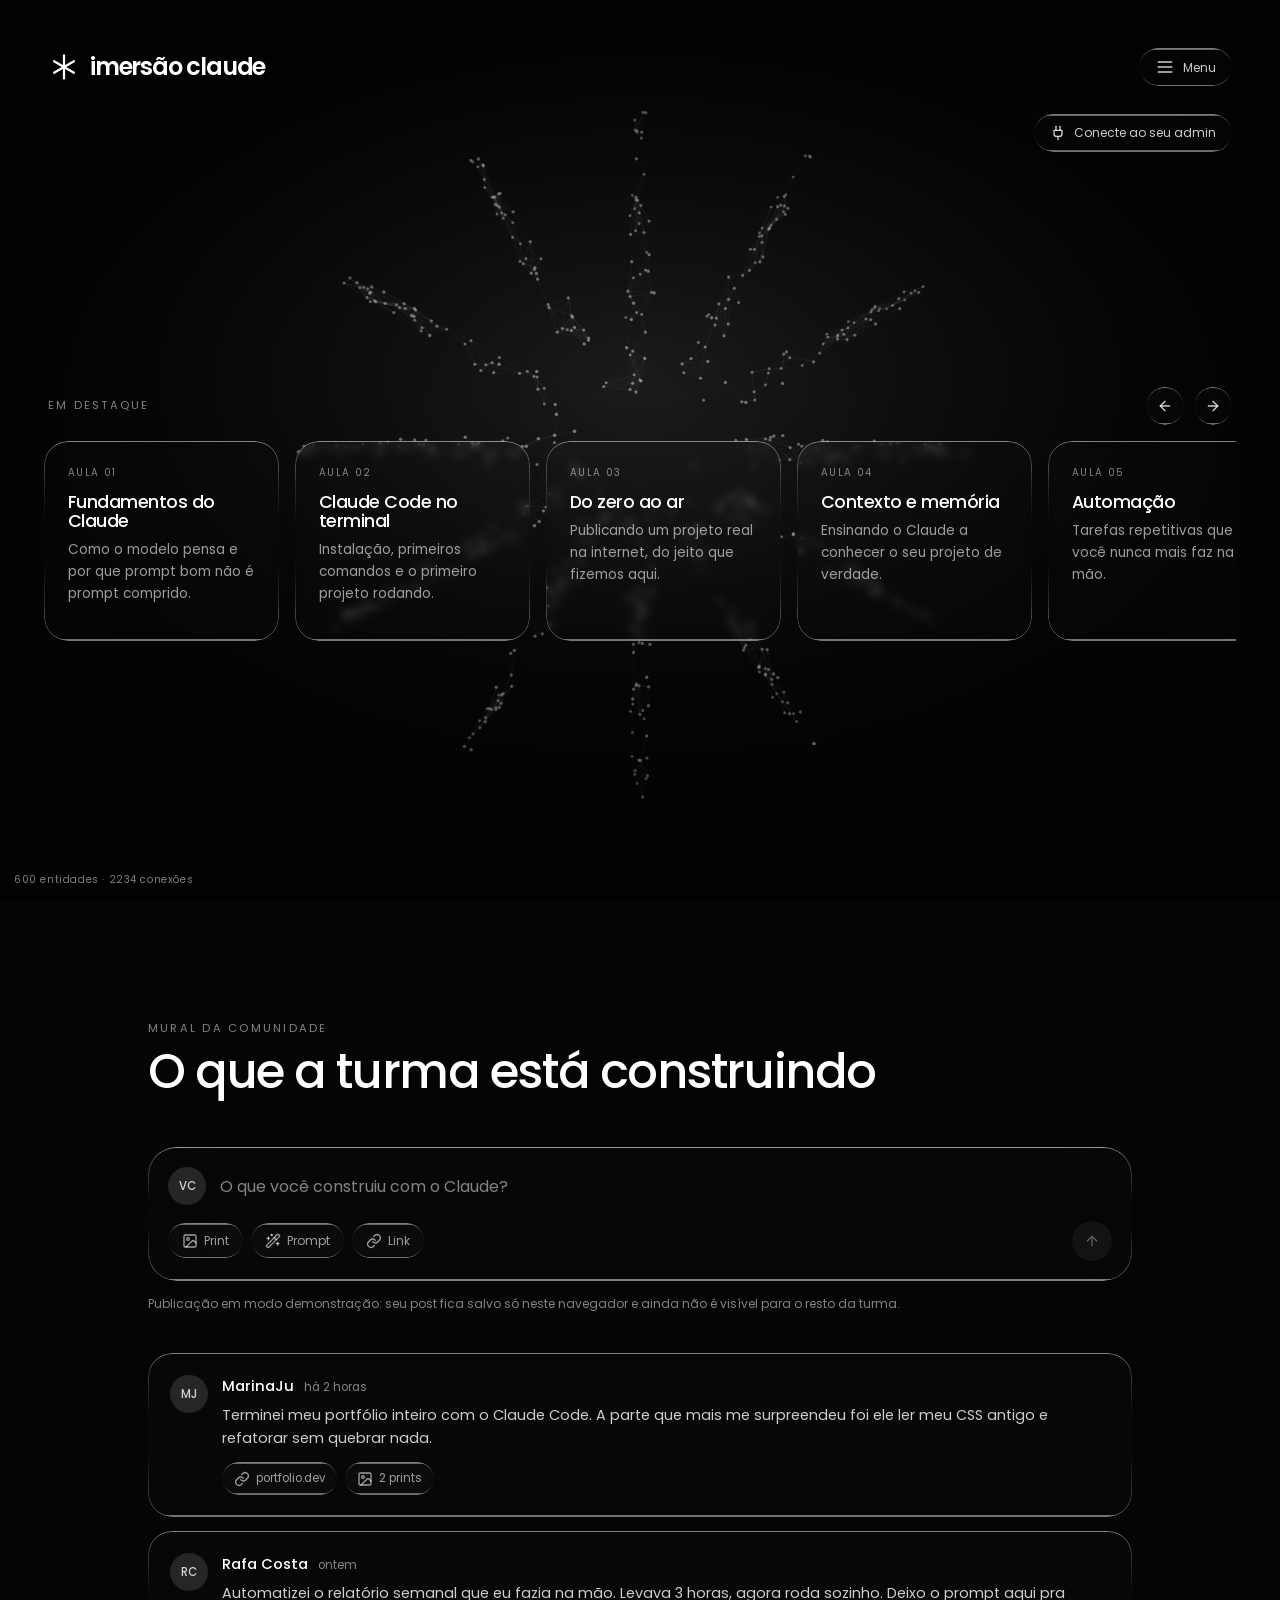
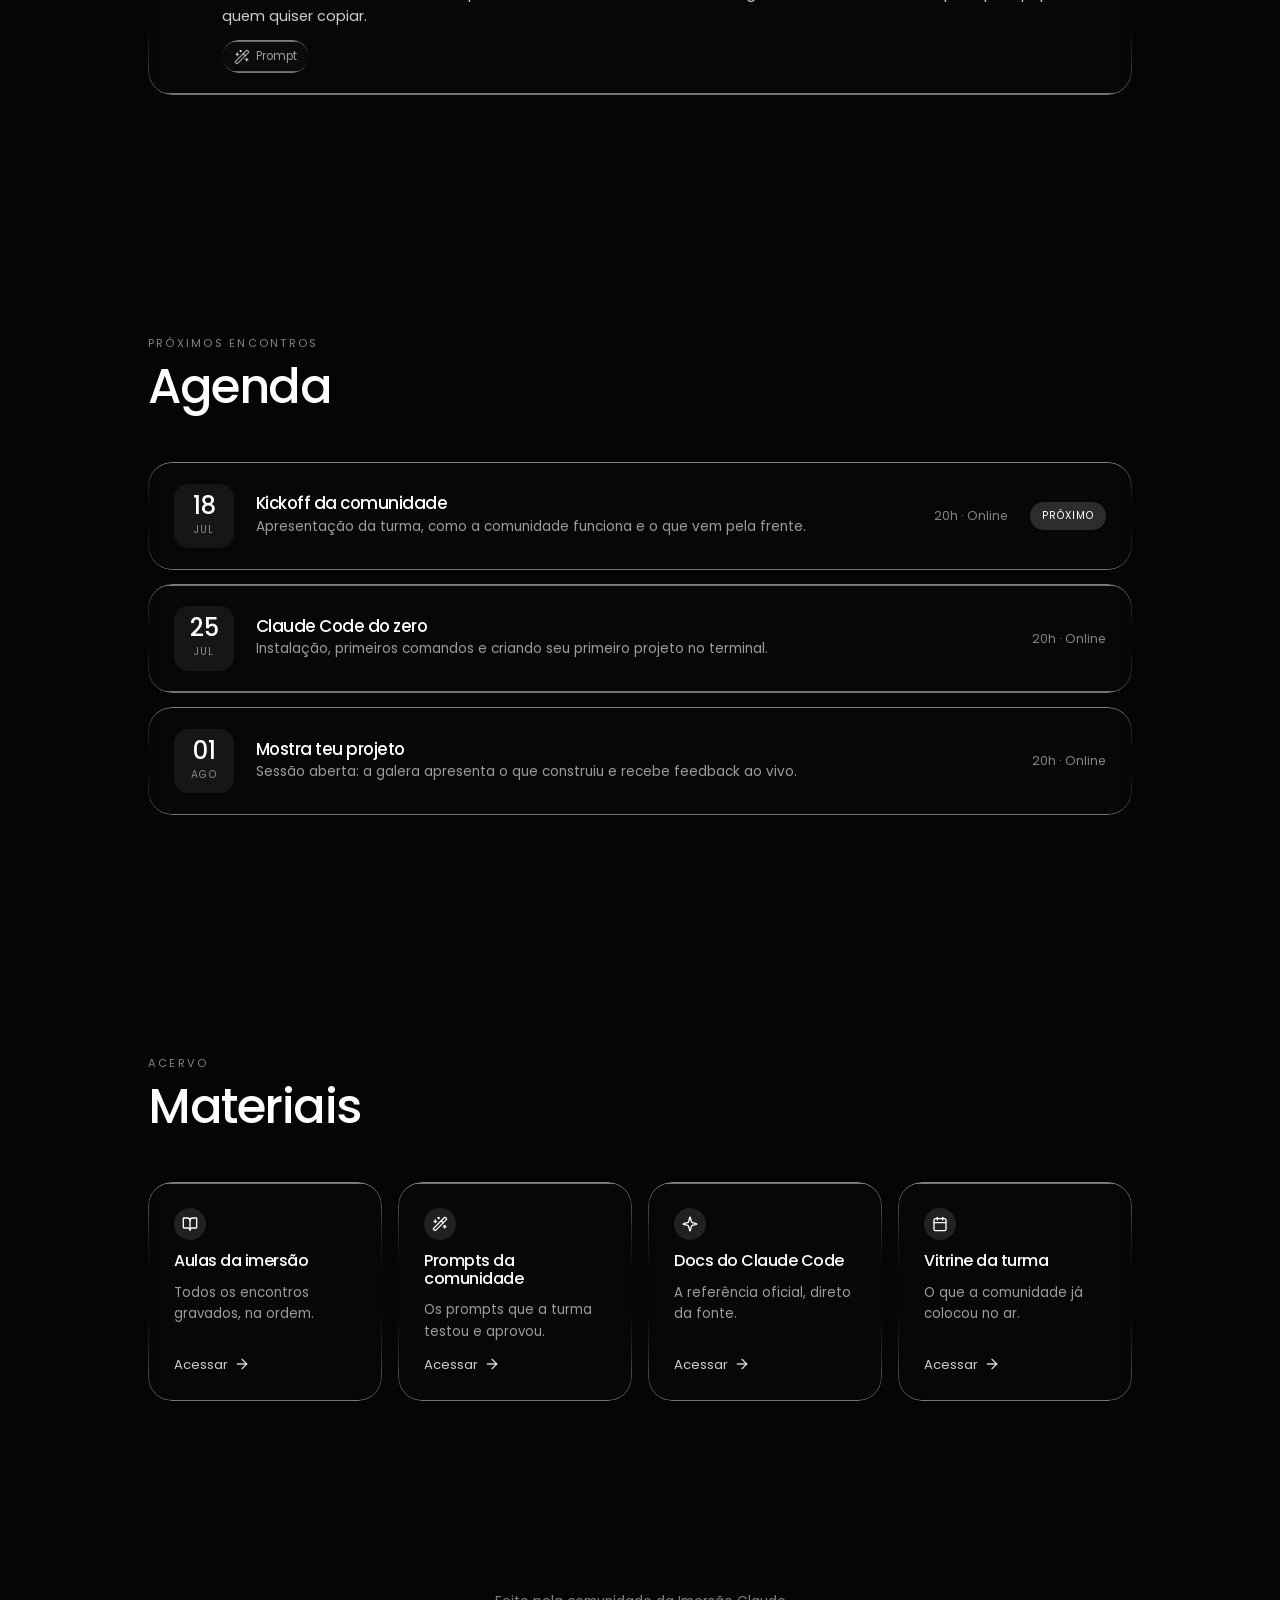
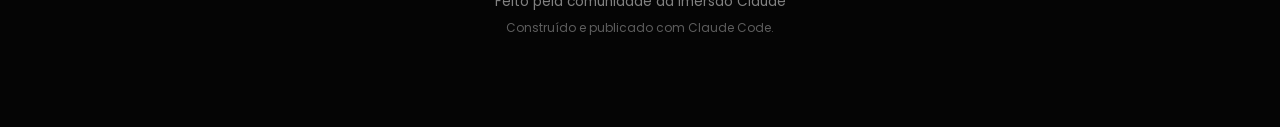
==== index.html @ 3b6340a6 "Remove o painel esquerdo do hero Sai o hero (logo, título, CTA, pílulas, citação). O painel principa" ====
<!DOCTYPE html>
<html lang="pt-BR">
<head>
<meta charset="utf-8">
<meta name="viewport" content="width=device-width, initial-scale=1">
<title>Comunidade Imersão Claude</title>
<meta name="description" content="A comunidade de quem está aprendendo a construir com Claude e Claude Code. Encontros ao vivo, materiais e projetos reais.">
<meta property="og:title" content="Comunidade Imersão Claude">
<meta property="og:description" content="A comunidade de quem está aprendendo a construir com Claude.">
<meta property="og:type" content="website">
<link rel="icon" href="logo.svg">

<link rel="preconnect" href="https://fonts.googleapis.com">
<link rel="preconnect" href="https://fonts.gstatic.com" crossorigin>
<link href="https://fonts.googleapis.com/css2?family=Poppins:ital,wght@0,300;0,400;0,500;0,600;1,400&family=Source+Serif+4:ital,opsz,wght@1,8..60,300;1,8..60,400&display=swap" rel="stylesheet">
<link rel="stylesheet" href="styles.css">
</head>
<body>

<!-- ========== FUNDO DE PARTÍCULAS (z-0) ========== -->
<canvas id="bg" class="bg-canvas"></canvas>
<div class="bg-scrim"></div>
<p id="bg-contador" class="bg-contador"></p>

<!-- ========== ÍCONES (lucide, definidos uma vez e reusados) ========== -->
<svg style="display:none" xmlns="http://www.w3.org/2000/svg">
  <symbol id="i-menu" viewBox="0 0 24 24"><line x1="4" x2="20" y1="6" y2="6"/><line x1="4" x2="20" y1="12" y2="12"/><line x1="4" x2="20" y1="18" y2="18"/></symbol>
  <symbol id="i-sparkles" viewBox="0 0 24 24"><path d="M9.9 15.5A2 2 0 0 0 8.5 14.1l-6.1-1.6a.5.5 0 0 1 0-1L8.5 9.9A2 2 0 0 0 9.9 8.5l1.6-6.1a.5.5 0 0 1 1 0l1.6 6.1a2 2 0 0 0 1.4 1.4l6.1 1.6a.5.5 0 0 1 0 1l-6.1 1.6a2 2 0 0 0-1.4 1.4l-1.6 6.1a.5.5 0 0 1-1 0z"/></symbol>
  <symbol id="i-wand" viewBox="0 0 24 24"><path d="m21.6 3.6-1.3-1.3a1.2 1.2 0 0 0-1.7 0L2.4 18.6a1.2 1.2 0 0 0 0 1.7l1.3 1.3a1.2 1.2 0 0 0 1.7 0L21.6 5.4a1.2 1.2 0 0 0 0-1.8"/><path d="m14 7 3 3"/><path d="M5 6v4"/><path d="M19 14v4"/><path d="M10 2v2"/><path d="M7 8H3"/><path d="M21 16h-4"/><path d="M11 3H9"/></symbol>
  <symbol id="i-book" viewBox="0 0 24 24"><path d="M12 7v14"/><path d="M3 18a1 1 0 0 1-1-1V4a1 1 0 0 1 1-1h5a4 4 0 0 1 4 4 4 4 0 0 1 4-4h5a1 1 0 0 1 1 1v13a1 1 0 0 1-1 1h-6a3 3 0 0 0-3 3 3 3 0 0 0-3-3z"/></symbol>
  <symbol id="i-arrow-right" viewBox="0 0 24 24"><path d="M5 12h14"/><path d="m12 5 7 7-7 7"/></symbol>
  <symbol id="i-calendar" viewBox="0 0 24 24"><path d="M8 2v4"/><path d="M16 2v4"/><rect width="18" height="18" x="3" y="4" rx="2"/><path d="M3 10h18"/></symbol>
  <symbol id="i-plug" viewBox="0 0 24 24"><path d="M12 22v-5"/><path d="M9 8V2"/><path d="M15 8V2"/><path d="M18 8v5a4 4 0 0 1-4 4h-4a4 4 0 0 1-4-4V8Z"/></symbol>
  <symbol id="i-image" viewBox="0 0 24 24"><rect width="18" height="18" x="3" y="3" rx="2"/><circle cx="9" cy="9" r="2"/><path d="m21 15-3.1-3.1a2 2 0 0 0-2.8 0L6 21"/></symbol>
  <symbol id="i-link" viewBox="0 0 24 24"><path d="M10 13a5 5 0 0 0 7.5.5l3-3a5 5 0 0 0-7-7l-1.7 1.7"/><path d="M14 11a5 5 0 0 0-7.5-.5l-3 3a5 5 0 0 0 7 7l1.7-1.7"/></symbol>
  <symbol id="i-arrow-up" viewBox="0 0 24 24"><path d="m5 12 7-7 7 7"/><path d="M12 19V5"/></symbol>
</svg>

<!-- ========== HERO: SPLIT 52 / 48 ========== -->
<div class="split">

  <!-- ---------- PAINEL ESQUERDO (52%) ---------- -->
  <!-- ---------- NAV (mantida: é o único lugar com o nome da comunidade) ---------- -->
  <nav class="nav">
    <a class="marca" href="#">
      <img src="logo.svg" alt="" width="32" height="32">
      <span>imersão claude</span>
    </a>
    <button class="pill liquid-glass btn-menu" type="button">
      <svg class="ic"><use href="#i-menu"/></svg>
      <span>Menu</span>
    </button>
  </nav>

  <!-- ---------- PAINEL PRINCIPAL (largura total) ---------- -->
  <aside class="painel-dir">

    <div class="barra-topo">
      <!-- TODO: trocar o href="#" pelo link real do admin do portfolio.
           Quando tiver o link, adicione target="_blank" rel="noopener". -->
      <a class="pill liquid-glass btn-conta" href="#">
        <svg class="ic ic-sm"><use href="#i-plug"/></svg>
        <span>Conecte ao seu admin</span>
      </a>
    </div>

    <!-- ======================================================
         CARROSSEL (estilo Netflix — arrasta pro lado)
         COMO EDITAR: copie um bloco <article class="trilho-card">
         e troque a tag, o título e a descrição.
         ====================================================== -->
    <div class="trilho-bloco">
      <div class="trilho-topo">
        <p class="rotulo">EM DESTAQUE</p>
        <div class="trilho-setas">
          <button class="seta liquid-glass" type="button" data-dir="-1" aria-label="Voltar">
            <svg class="ic ic-sm seta-esq"><use href="#i-arrow-right"/></svg>
          </button>
          <button class="seta liquid-glass" type="button" data-dir="1" aria-label="Avançar">
            <svg class="ic ic-sm"><use href="#i-arrow-right"/></svg>
          </button>
        </div>
      </div>

      <div class="trilho" id="trilho">
        <article class="trilho-card liquid-glass">
          <span class="trilho-tag">AULA 01</span>
          <h3>Fundamentos do Claude</h3>
          <p>Como o modelo pensa e por que prompt bom não é prompt comprido.</p>
        </article>

        <article class="trilho-card liquid-glass">
          <span class="trilho-tag">AULA 02</span>
          <h3>Claude Code no terminal</h3>
          <p>Instalação, primeiros comandos e o primeiro projeto rodando.</p>
        </article>

        <article class="trilho-card liquid-glass">
          <span class="trilho-tag">AULA 03</span>
          <h3>Do zero ao ar</h3>
          <p>Publicando um projeto real na internet, do jeito que fizemos aqui.</p>
        </article>

        <article class="trilho-card liquid-glass">
          <span class="trilho-tag">AULA 04</span>
          <h3>Contexto e memória</h3>
          <p>Ensinando o Claude a conhecer o seu projeto de verdade.</p>
        </article>

        <article class="trilho-card liquid-glass">
          <span class="trilho-tag">AULA 05</span>
          <h3>Automação</h3>
          <p>Tarefas repetitivas que você nunca mais faz na mão.</p>
        </article>

        <article class="trilho-card liquid-glass">
          <span class="trilho-tag">BÔNUS</span>
          <h3>Vitrine da turma</h3>
          <p>Os projetos que a comunidade já colocou no ar.</p>
        </article>
      </div>
    </div>

  </aside>
</div>

<!-- ==========================================================
     MURAL DA COMUNIDADE — o "chat" onde a turma publica
     ========================================================== -->
<section class="secao" id="mural">
  <p class="rotulo">MURAL DA COMUNIDADE</p>
  <h2>O que a turma está construindo</h2>

  <!-- Caixa de publicar -->
  <div class="compositor liquid-glass-strong">
    <div class="compositor-linha">
      <span class="avatar">VC</span>
      <label class="sr-only" for="campo-post">Conte o que você construiu</label>
      <textarea id="campo-post" class="compositor-campo" rows="1"
        placeholder="O que você construiu com o Claude?"></textarea>
    </div>

    <div class="compositor-rodape">
      <div class="chips">
        <button class="chip liquid-glass" type="button">
          <svg class="ic ic-sm"><use href="#i-image"/></svg><span>Print</span>
        </button>
        <button class="chip liquid-glass" type="button">
          <svg class="ic ic-sm"><use href="#i-wand"/></svg><span>Prompt</span>
        </button>
        <button class="chip liquid-glass" type="button">
          <svg class="ic ic-sm"><use href="#i-link"/></svg><span>Link</span>
        </button>
      </div>

      <button class="enviar" id="btn-publicar" type="button" aria-label="Publicar">
        <svg class="ic ic-sm"><use href="#i-arrow-up"/></svg>
      </button>
    </div>
  </div>

  <p class="mural-aviso">
    Publicação em modo demonstração: seu post fica salvo só neste navegador e ainda não é
    visível para o resto da turma.
  </p>

  <!-- Feed -->
  <div class="feed" id="feed">
    <article class="post liquid-glass">
      <span class="avatar">MJ</span>
      <div class="post-corpo">
        <div class="post-topo">
          <strong>MarinaJu</strong>
          <span class="post-hora">há 2 horas</span>
        </div>
        <p>Terminei meu portfólio inteiro com o Claude Code. A parte que mais me
        surpreendeu foi ele ler meu CSS antigo e refatorar sem quebrar nada.</p>
        <div class="post-anexos">
          <span class="anexo liquid-glass">
            <svg class="ic ic-sm"><use href="#i-link"/></svg> portfolio.dev
          </span>
          <span class="anexo liquid-glass">
            <svg class="ic ic-sm"><use href="#i-image"/></svg> 2 prints
          </span>
        </div>
      </div>
    </article>

    <article class="post liquid-glass">
      <span class="avatar">RC</span>
      <div class="post-corpo">
        <div class="post-topo">
          <strong>Rafa Costa</strong>
          <span class="post-hora">ontem</span>
        </div>
        <p>Automatizei o relatório semanal que eu fazia na mão. Levava 3 horas,
        agora roda sozinho. Deixo o prompt aqui pra quem quiser copiar.</p>
        <div class="post-anexos">
          <span class="anexo liquid-glass">
            <svg class="ic ic-sm"><use href="#i-wand"/></svg> Prompt
          </span>
        </div>
      </div>
    </article>
  </div>
</section>

<!-- ========== AGENDA ========== -->
<!-- COMO EDITAR: copie um bloco <li class="evento"> e troque data, título e descrição. -->
<section class="secao" id="agenda">
  <p class="rotulo">PRÓXIMOS ENCONTROS</p>
  <h2>Agenda</h2>

  <ul class="agenda">
    <li class="evento liquid-glass">
      <div class="evento-data">
        <span class="dia">18</span>
        <span class="mes">JUL</span>
      </div>
      <div class="evento-info">
        <h3>Kickoff da comunidade</h3>
        <p>Apresentação da turma, como a comunidade funciona e o que vem pela frente.</p>
      </div>
      <span class="evento-hora">20h · Online</span>
      <span class="badge">Próximo</span>
    </li>

    <li class="evento liquid-glass">
      <div class="evento-data">
        <span class="dia">25</span>
        <span class="mes">JUL</span>
      </div>
      <div class="evento-info">
        <h3>Claude Code do zero</h3>
        <p>Instalação, primeiros comandos e criando seu primeiro projeto no terminal.</p>
      </div>
      <span class="evento-hora">20h · Online</span>
    </li>

    <li class="evento liquid-glass">
      <div class="evento-data">
        <span class="dia">01</span>
        <span class="mes">AGO</span>
      </div>
      <div class="evento-info">
        <h3>Mostra teu projeto</h3>
        <p>Sessão aberta: a galera apresenta o que construiu e recebe feedback ao vivo.</p>
      </div>
      <span class="evento-hora">20h · Online</span>
    </li>
  </ul>
</section>

<!-- ========== MATERIAIS ========== -->
<!-- COMO EDITAR: troque o href="#" pelo link real de cada material. -->
<section class="secao" id="materiais">
  <p class="rotulo">ACERVO</p>
  <h2>Materiais</h2>

  <div class="materiais">
    <a class="material liquid-glass" href="#" target="_blank" rel="noopener">
      <span class="ic-circulo"><svg class="ic ic-sm"><use href="#i-book"/></svg></span>
      <h3>Aulas da imersão</h3>
      <p>Todos os encontros gravados, na ordem.</p>
      <span class="material-seta">Acessar <svg class="ic ic-sm"><use href="#i-arrow-right"/></svg></span>
    </a>

    <a class="material liquid-glass" href="#" target="_blank" rel="noopener">
      <span class="ic-circulo"><svg class="ic ic-sm"><use href="#i-wand"/></svg></span>
      <h3>Prompts da comunidade</h3>
      <p>Os prompts que a turma testou e aprovou.</p>
      <span class="material-seta">Acessar <svg class="ic ic-sm"><use href="#i-arrow-right"/></svg></span>
    </a>

    <a class="material liquid-glass" href="https://docs.claude.com/en/docs/claude-code/overview" target="_blank" rel="noopener">
      <span class="ic-circulo"><svg class="ic ic-sm"><use href="#i-sparkles"/></svg></span>
      <h3>Docs do Claude Code</h3>
      <p>A referência oficial, direto da fonte.</p>
      <span class="material-seta">Acessar <svg class="ic ic-sm"><use href="#i-arrow-right"/></svg></span>
    </a>

    <a class="material liquid-glass" href="#" target="_blank" rel="noopener">
      <span class="ic-circulo"><svg class="ic ic-sm"><use href="#i-calendar"/></svg></span>
      <h3>Vitrine da turma</h3>
      <p>O que a comunidade já colocou no ar.</p>
      <span class="material-seta">Acessar <svg class="ic ic-sm"><use href="#i-arrow-right"/></svg></span>
    </a>
  </div>
</section>

<footer class="rodape">
  <p>Feito pela comunidade da Imersão Claude</p>
  <p class="rodape-nota">Construído e publicado com Claude Code.</p>
</footer>

<script src="background.js"></script>
<script src="mural.js"></script>
</body>
</html>
---- styles.css ----
/* ==========================================================
   Comunidade Imersão Claude
   Estética: liquid glass morphism sobre vídeo. Grayscale puro.
   ========================================================== */

:root {
  --radius: 1rem;

  /* Escala de cinza — HSL 0 0% X%, sem nenhum acento colorido */
  --preto:     hsl(0 0% 0%);
  --grafite:   hsl(0 0% 4%);
  --branco:    hsl(0 0% 100%);

  --texto:      rgba(255,255,255,1);
  --texto-80:   rgba(255,255,255,0.8);
  --texto-60:   rgba(255,255,255,0.6);
  --texto-50:   rgba(255,255,255,0.5);

  --font-display: "Poppins", ui-sans-serif, system-ui, sans-serif;
  --font-serif:   "Source Serif 4", Georgia, serif;
}

* { margin: 0; padding: 0; box-sizing: border-box; }

html { scroll-behavior: smooth; }

body {
  min-height: 100vh;
  background:
    radial-gradient(ellipse 60% 50% at 50% 42%, hsl(0 0% 11%) 0%, hsl(0 0% 3%) 70%),
    hsl(0 0% 2%);
  background-attachment: fixed;
  color: var(--texto);
  font-family: var(--font-display);
  font-weight: 400;
  line-height: 1.6;
  -webkit-font-smoothing: antialiased;
}

h1, h2, h3, h4 { font-weight: 500; letter-spacing: -0.03em; line-height: 1.1; }

/* Serifada itálica: só dentro de headings/citações, como acento */
h1 em, h2 em, h3 em, blockquote em {
  font-family: var(--font-serif);
  font-style: italic;
  font-weight: 400;
  color: var(--texto-80);
}

a { color: inherit; text-decoration: none; }
button { font: inherit; color: inherit; background: none; border: none; cursor: pointer; }
ul { list-style: none; }

/* ---------- Fundo de partículas (z-0) ---------- */
.bg-canvas {
  position: fixed;
  inset: 0;
  width: 100%;
  height: 100%;
  z-index: 0;
}

/* Vinheta: escurece as bordas e preserva o miolo luminoso,
   dando contraste ao texto branco sem apagar as partículas. */
.bg-scrim {
  position: fixed;
  inset: 0;
  z-index: 1;
  pointer-events: none;
  background: radial-gradient(
    ellipse 70% 60% at 50% 45%,
    rgba(0,0,0,0) 0%,
    rgba(0,0,0,0.35) 55%,
    rgba(0,0,0,0.75) 100%
  );
}

/* Contador, no canto inferior esquerdo */
.bg-contador {
  position: fixed;
  left: 14px;
  bottom: 12px;
  z-index: 2;
  font-size: 0.62rem;
  letter-spacing: 0.06em;
  color: var(--texto-50);
  pointer-events: none;
}

/* Todo o conteúdo flutua acima (z-10) */
.split, .secao, .rodape { position: relative; z-index: 10; }

/* ==========================================================
   LIQUID GLASS — dois tiers
   Nenhum elemento usa `border`. A borda é 100% do ::before.
   ========================================================== */

/* --- Tier leve --- */
.liquid-glass {
  background: rgba(255, 255, 255, 0.01);
  background-blend-mode: luminosity;
  -webkit-backdrop-filter: blur(4px);
  backdrop-filter: blur(4px);
  border: none;
  box-shadow: inset 0 1px 1px rgba(255, 255, 255, 0.1);
  position: relative;
  overflow: hidden;
}

.liquid-glass::before {
  content: "";
  position: absolute;
  inset: 0;
  border-radius: inherit;
  padding: 1.4px;
  background: linear-gradient(
    180deg,
    rgba(255,255,255,0.45) 0%,
    rgba(255,255,255,0.15) 20%,
    transparent 40%,
    transparent 60%,
    rgba(255,255,255,0.15) 80%,
    rgba(255,255,255,0.45) 100%
  );
  -webkit-mask: linear-gradient(#000 0 0) content-box, linear-gradient(#000 0 0);
  mask: linear-gradient(#000 0 0) content-box, linear-gradient(#000 0 0);
  -webkit-mask-composite: xor;
  mask-composite: exclude;
  pointer-events: none;
}

/* --- Tier pesado (CTA / painéis) --- */
.liquid-glass-strong {
  background: rgba(255, 255, 255, 0.01);
  background-blend-mode: luminosity;
  -webkit-backdrop-filter: blur(50px);
  backdrop-filter: blur(50px);
  border: none;
  box-shadow:
    4px 4px 4px rgba(0, 0, 0, 0.05),
    inset 0 1px 1px rgba(255, 255, 255, 0.15);
  position: relative;
  overflow: hidden;
}

.liquid-glass-strong::before {
  content: "";
  position: absolute;
  inset: 0;
  border-radius: inherit;
  padding: 1.4px;
  background: linear-gradient(
    180deg,
    rgba(255,255,255,0.5) 0%,
    rgba(255,255,255,0.2) 20%,
    transparent 40%,
    transparent 60%,
    rgba(255,255,255,0.2) 80%,
    rgba(255,255,255,0.5) 100%
  );
  -webkit-mask: linear-gradient(#000 0 0) content-box, linear-gradient(#000 0 0);
  mask: linear-gradient(#000 0 0) content-box, linear-gradient(#000 0 0);
  -webkit-mask-composite: xor;
  mask-composite: exclude;
  pointer-events: none;
}

/* ---------- Ícones ---------- */
.ic {
  width: 20px; height: 20px;
  fill: none;
  stroke: currentColor;
  stroke-width: 2;
  stroke-linecap: round;
  stroke-linejoin: round;
  flex-shrink: 0;
}
.ic-sm { width: 16px; height: 16px; }

.ic-circulo {
  width: 32px; height: 32px;
  border-radius: 999px;
  background: rgba(255,255,255,0.1);
  display: flex;
  align-items: center;
  justify-content: center;
  flex-shrink: 0;
}

/* ---------- Pills ---------- */
.pill {
  display: inline-flex;
  align-items: center;
  gap: 8px;
  padding: 9px 16px;
  border-radius: 999px;
  font-size: 0.75rem;
  color: var(--texto-80);
  white-space: nowrap;
  transition: transform 0.2s;
}

/* Rótulo longo: não pode espremer nem quebrar em duas linhas */
.btn-conta { flex-shrink: 0; }
button.pill, a.pill { cursor: pointer; }
button.pill:hover, a.pill:hover { transform: scale(1.05); }

/* ==========================================================
   SPLIT 52 / 48
   ========================================================== */
.split {
  display: flex;
  flex-direction: column;
  min-height: 100vh;
  padding: 3rem;
  gap: 28px;
}

.nav {
  display: flex;
  align-items: center;
  justify-content: space-between;
  gap: 16px;
}

.marca {
  display: flex;
  align-items: center;
  gap: 10px;
  font-size: 1.5rem;
  font-weight: 600;
  letter-spacing: -0.05em;
  color: var(--branco);
}

.rotulo {
  font-size: 0.7rem;
  letter-spacing: 0.2em;
  text-transform: uppercase;
  color: var(--texto-50);
}

/* ---------- Painel principal (largura total) ---------- */
.painel-dir {
  flex: 1;
  display: flex;
  flex-direction: column;
  gap: 24px;
  min-width: 0;
}

.barra-topo {
  display: flex;
  align-items: center;
  justify-content: flex-end;
  gap: 12px;
}

/* --- Carrossel dentro do painel direito --- */
/* Ocupa toda a altura que sobra abaixo da barra do topo e
   centraliza os cards verticalmente, na altura do <h1>. */
.trilho-bloco {
  flex: 1;
  display: flex;
  flex-direction: column;
  justify-content: center;
  gap: 16px;
  min-width: 0;   /* deixa o .trilho encolher e rolar de verdade */
}

/* ==========================================================
   SEÇÕES ABAIXO DO HERO — agenda e materiais
   ========================================================== */
.secao {
  max-width: 1080px;
  margin: 0 auto;
  padding: 120px 3rem;
}

.secao h2 {
  font-size: clamp(2rem, 4vw, 3rem);
  color: var(--branco);
  margin: 8px 0 48px;
}

/* ==========================================================
   CARROSSEL — arrasta pro lado, estilo Netflix
   ========================================================== */
.trilho-topo {
  display: flex;
  align-items: center;
  justify-content: space-between;
  gap: 20px;
}

.trilho-setas { display: flex; gap: 10px; flex-shrink: 0; }

.seta {
  width: 38px; height: 38px;
  border-radius: 999px;
  display: flex;
  align-items: center;
  justify-content: center;
  color: var(--texto-80);
  transition: transform 0.2s, color 0.2s;
}
.seta:hover { transform: scale(1.05); color: var(--branco); }
.seta:disabled { opacity: 0.3; cursor: default; transform: none; }
.seta-esq { transform: rotate(180deg); }

/* Rolagem horizontal com encaixe. A barra some, mas o scroll
   por trackpad/dedo continua funcionando normalmente. */
.trilho {
  display: flex;
  gap: 16px;
  overflow-x: auto;
  scroll-snap-type: x mandatory;
  scroll-behavior: smooth;
  scrollbar-width: none;
  padding: 4px;             /* respiro pro ::before da borda não ser cortado */
  margin: -4px;
}
.trilho::-webkit-scrollbar { display: none; }

.trilho-card {
  flex: 0 0 235px;
  scroll-snap-align: start;
  padding: 24px;
  border-radius: 1.5rem;
  display: flex;
  flex-direction: column;
  gap: 8px;
  min-height: 200px;
  transition: transform 0.2s;
}
.trilho-card:hover { transform: scale(1.04); }

.trilho-tag {
  font-size: 0.62rem;
  letter-spacing: 0.14em;
  color: var(--texto-50);
  margin-bottom: 4px;
}
.trilho-card h3 { font-size: 1.1rem; }
.trilho-card p  { font-size: 0.85rem; color: var(--texto-60); }

/* ==========================================================
   MURAL DA COMUNIDADE — compositor + feed
   ========================================================== */
.sr-only {
  position: absolute;
  width: 1px; height: 1px;
  padding: 0; margin: -1px;
  overflow: hidden;
  clip: rect(0 0 0 0);
  white-space: nowrap;
}

.avatar {
  width: 38px; height: 38px;
  border-radius: 999px;
  background: rgba(255,255,255,0.12);
  display: flex;
  align-items: center;
  justify-content: center;
  font-size: 0.72rem;
  font-weight: 500;
  color: var(--texto-80);
  flex-shrink: 0;
}

/* --- Caixa de publicar --- */
.compositor {
  padding: 20px;
  border-radius: 1.75rem;
  display: flex;
  flex-direction: column;
  gap: 16px;
}

.compositor-linha { display: flex; align-items: flex-start; gap: 14px; }

.compositor-campo {
  flex: 1;
  background: none;
  border: none;
  outline: none;
  resize: none;
  overflow: hidden;
  color: var(--texto);
  font: inherit;
  font-size: 1rem;
  line-height: 1.6;
  padding-top: 7px;
  min-height: 32px;
}
.compositor-campo::placeholder { color: var(--texto-50); }

.compositor-rodape {
  display: flex;
  align-items: center;
  justify-content: space-between;
  gap: 14px;
  flex-wrap: wrap;
}

.chips { display: flex; gap: 8px; flex-wrap: wrap; }

.chip {
  display: inline-flex;
  align-items: center;
  gap: 6px;
  padding: 8px 14px;
  border-radius: 999px;
  font-size: 0.75rem;
  color: var(--texto-60);
  white-space: nowrap;
  transition: transform 0.2s, color 0.2s;
}
.chip:hover { transform: scale(1.05); color: var(--texto-80); }

.enviar {
  width: 40px; height: 40px;
  border-radius: 999px;
  background: rgba(255,255,255,0.15);
  color: var(--branco);
  display: flex;
  align-items: center;
  justify-content: center;
  flex-shrink: 0;
  transition: transform 0.2s, background 0.2s;
}
.enviar:hover { transform: scale(1.05); background: rgba(255,255,255,0.25); }
.enviar:disabled { opacity: 0.35; cursor: default; transform: none; }

.mural-aviso {
  margin: 14px 0 40px;
  font-size: 0.75rem;
  color: var(--texto-50);
  line-height: 1.5;
}

/* --- Feed --- */
.feed { display: flex; flex-direction: column; gap: 14px; }

.post {
  display: flex;
  gap: 14px;
  padding: 22px;
  border-radius: 1.5rem;
}

.post-corpo { flex: 1; min-width: 0; }

.post-topo {
  display: flex;
  align-items: baseline;
  gap: 10px;
  margin-bottom: 6px;
}
.post-topo strong { font-size: 0.92rem; font-weight: 500; }
.post-hora { font-size: 0.72rem; color: var(--texto-50); }

.post-corpo > p {
  font-size: 0.9rem;
  color: var(--texto-80);
  overflow-wrap: anywhere;   /* link gigante não estoura o card */
}

.post-anexos { display: flex; gap: 8px; flex-wrap: wrap; margin-top: 12px; }

.anexo {
  display: inline-flex;
  align-items: center;
  gap: 6px;
  padding: 7px 12px;
  border-radius: 999px;
  font-size: 0.72rem;
  color: var(--texto-60);
}

/* --- Agenda --- */
.agenda { display: flex; flex-direction: column; gap: 14px; }

.evento {
  display: flex;
  align-items: center;
  gap: 22px;
  padding: 22px 26px;
  border-radius: 1.5rem;
  transition: transform 0.2s;
}
.evento:hover { transform: scale(1.01); }

.evento-data {
  display: flex;
  flex-direction: column;
  align-items: center;
  justify-content: center;
  min-width: 60px;
  padding: 10px;
  border-radius: 0.9rem;
  background: rgba(255,255,255,0.06);
}
.dia { font-size: 1.5rem; font-weight: 500; line-height: 1; color: var(--branco); }
.mes { font-size: 0.65rem; letter-spacing: 0.12em; color: var(--texto-50); margin-top: 4px; }

.evento-info { flex: 1; }
.evento-info h3 { font-size: 1.05rem; margin-bottom: 3px; }
.evento-info p  { font-size: 0.85rem; color: var(--texto-60); }

.evento-hora { font-size: 0.78rem; color: var(--texto-50); white-space: nowrap; }

.badge {
  font-size: 0.65rem;
  letter-spacing: 0.1em;
  text-transform: uppercase;
  padding: 6px 12px;
  border-radius: 999px;
  background: rgba(255,255,255,0.15);
  color: var(--branco);
  white-space: nowrap;
}

/* --- Materiais --- */
.materiais {
  display: grid;
  grid-template-columns: repeat(auto-fit, minmax(230px, 1fr));
  gap: 16px;
}

.material {
  display: flex;
  flex-direction: column;
  gap: 12px;
  padding: 26px;
  border-radius: 1.5rem;
  transition: transform 0.2s;
}
.material:hover { transform: scale(1.05); }
.material h3 { font-size: 1rem; }
.material p  { font-size: 0.83rem; color: var(--texto-60); flex: 1; }

.material-seta {
  display: inline-flex;
  align-items: center;
  gap: 6px;
  font-size: 0.82rem;
  color: var(--texto-80);
}

/* ---------- Rodapé ---------- */
.rodape {
  text-align: center;
  padding: 70px 24px 90px;
  color: var(--texto-50);
  font-size: 0.85rem;
}
.rodape-nota { margin-top: 5px; font-size: 0.75rem; opacity: 0.7; }

/* ==========================================================
   RESPONSIVO
   O painel principal NÃO pode ser escondido em tela pequena:
   depois que o painel esquerdo saiu, ele é o único conteúdo
   do topo — escondê-lo deixaria a página abrir vazia no celular.
   ========================================================== */
@media (max-width: 1024px) {
  .split { padding: 2rem; }
}

@media (max-width: 640px) {
  .split { padding: 1.75rem; }
  .secao { padding: 80px 1.5rem; }

  /* Rótulo longo demais pro topo: a barra vira duas linhas */
  .barra-topo { justify-content: flex-start; }

  .evento { flex-wrap: wrap; gap: 14px; }
  .evento-info { flex-basis: 100%; order: 3; }
}

/* Respeita quem prefere menos movimento */
@media (prefers-reduced-motion: reduce) {
  * { transition: none !important; animation: none !important; }
  html { scroll-behavior: auto; }
}
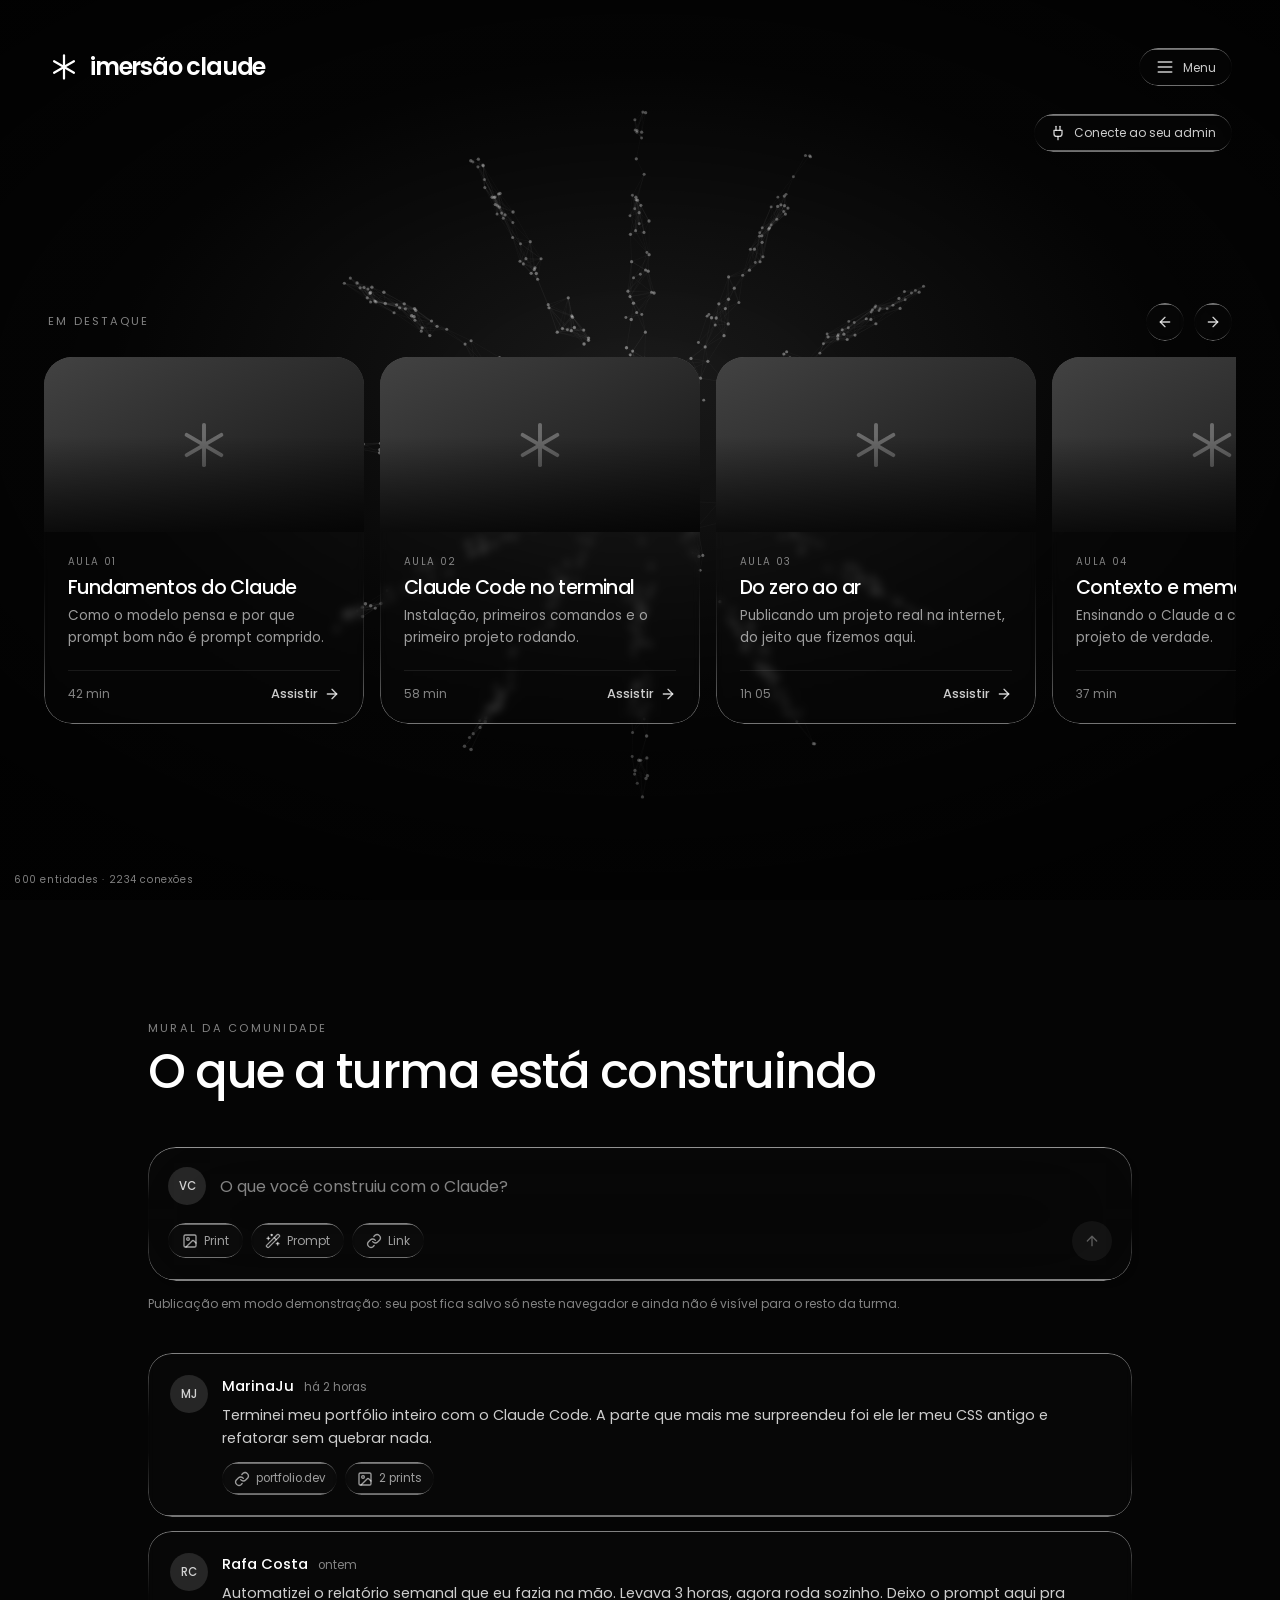
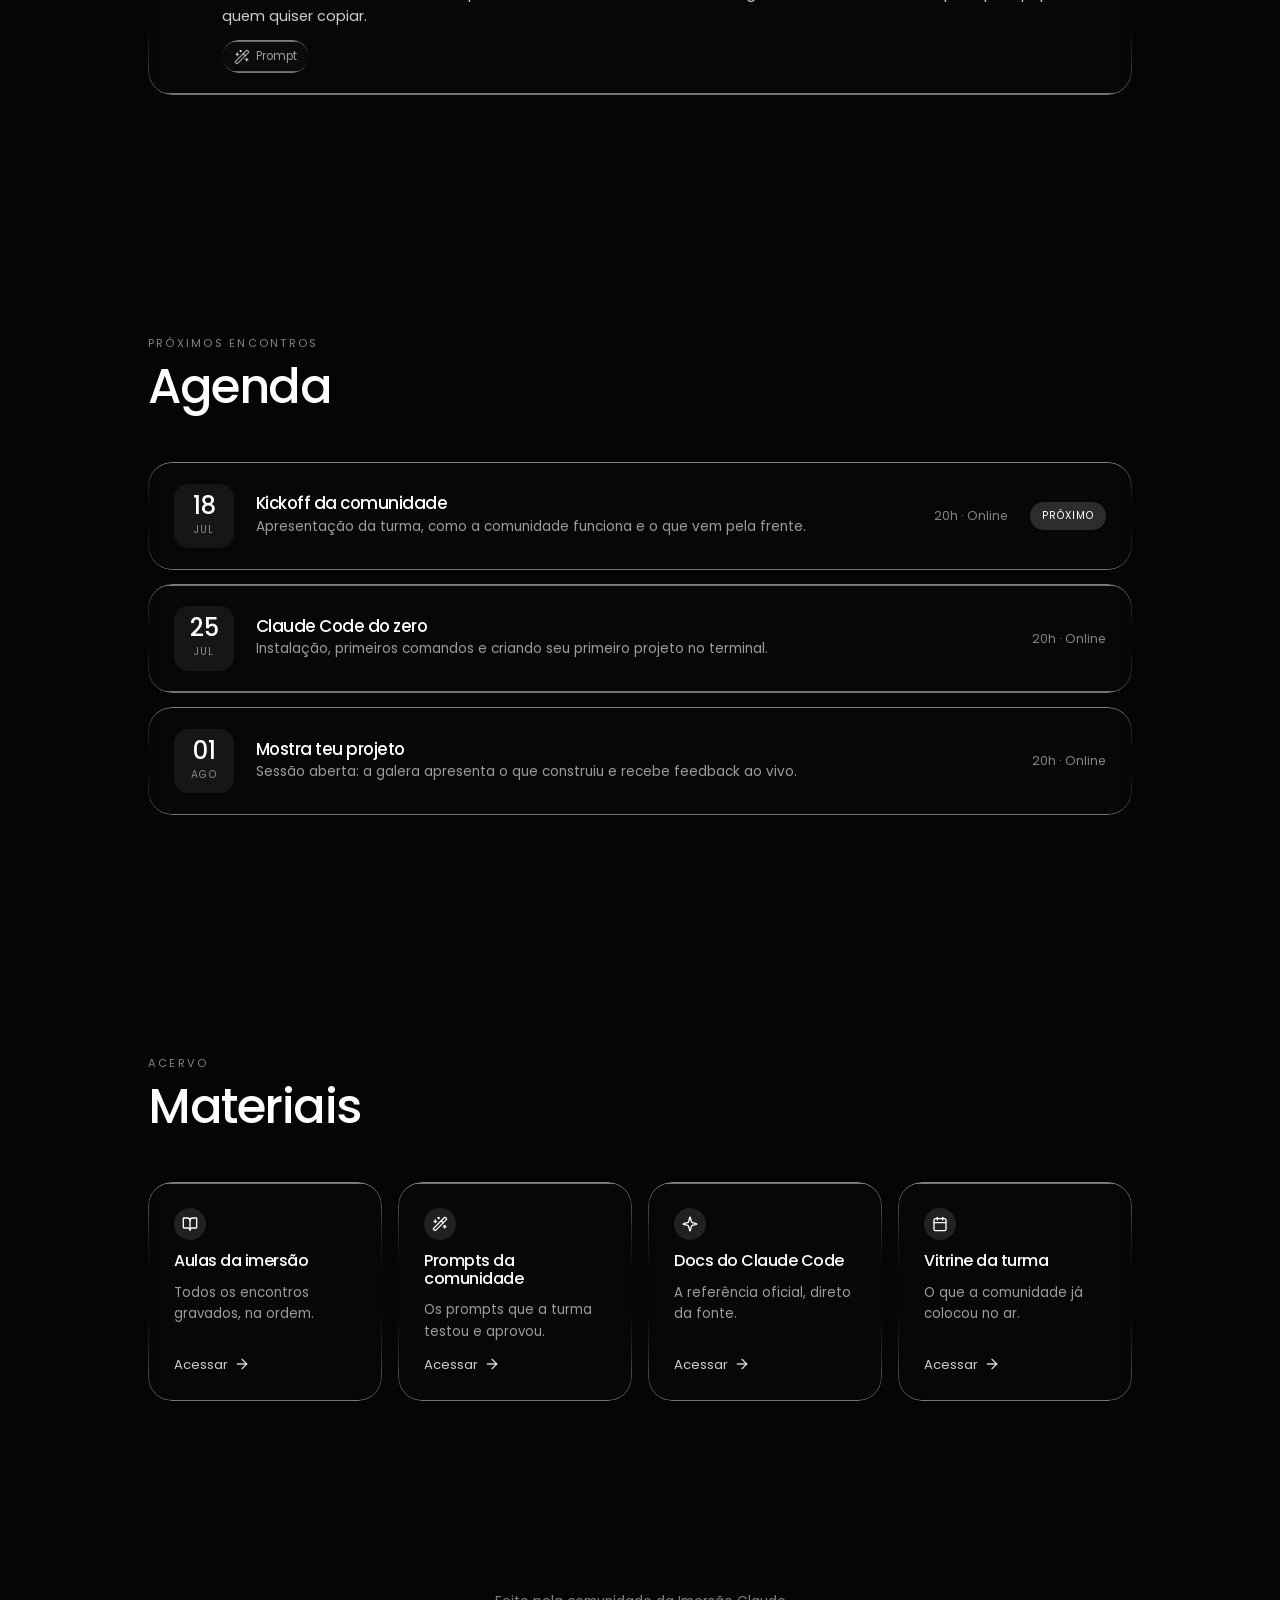
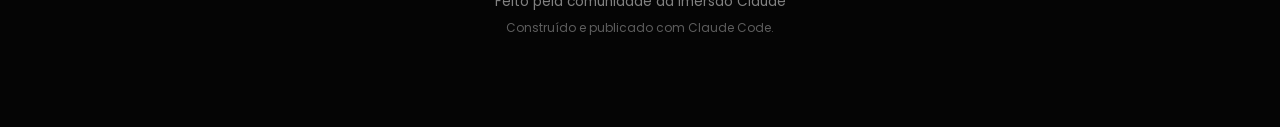
==== commit a32f0876: "Cards do carrossel maiores, formato vitrine Área de capa com degradê, corpo com tag/título/descrição" ====
--- a/index.html
+++ b/index.html
@@ -65,9 +65,15 @@
     </div>
 
     <!-- ======================================================
-         CARROSSEL (estilo Netflix — arrasta pro lado)
+         CARROSSEL — cards grandes, estilo vitrine de loja.
+
          COMO EDITAR: copie um bloco <article class="trilho-card">
-         e troque a tag, o título e a descrição.
+         inteiro e troque a tag, o título, a descrição e o rodapé.
+
+         PARA PÔR UMA IMAGEM DE VERDADE NA CAPA: troque
+           <div class="capa"></div>
+         por
+           <div class="capa"><img src="capas/nome.jpg" alt=""></div>
          ====================================================== -->
     <div class="trilho-bloco">
       <div class="trilho-topo">
@@ -84,39 +90,81 @@
 
       <div class="trilho" id="trilho">
         <article class="trilho-card liquid-glass">
-          <span class="trilho-tag">AULA 01</span>
-          <h3>Fundamentos do Claude</h3>
-          <p>Como o modelo pensa e por que prompt bom não é prompt comprido.</p>
-        </article>
-
-        <article class="trilho-card liquid-glass">
-          <span class="trilho-tag">AULA 02</span>
-          <h3>Claude Code no terminal</h3>
-          <p>Instalação, primeiros comandos e o primeiro projeto rodando.</p>
-        </article>
-
-        <article class="trilho-card liquid-glass">
-          <span class="trilho-tag">AULA 03</span>
-          <h3>Do zero ao ar</h3>
-          <p>Publicando um projeto real na internet, do jeito que fizemos aqui.</p>
-        </article>
-
-        <article class="trilho-card liquid-glass">
-          <span class="trilho-tag">AULA 04</span>
-          <h3>Contexto e memória</h3>
-          <p>Ensinando o Claude a conhecer o seu projeto de verdade.</p>
-        </article>
-
-        <article class="trilho-card liquid-glass">
-          <span class="trilho-tag">AULA 05</span>
-          <h3>Automação</h3>
-          <p>Tarefas repetitivas que você nunca mais faz na mão.</p>
-        </article>
-
-        <article class="trilho-card liquid-glass">
-          <span class="trilho-tag">BÔNUS</span>
-          <h3>Vitrine da turma</h3>
-          <p>Os projetos que a comunidade já colocou no ar.</p>
+          <div class="capa"></div>
+          <div class="trilho-corpo">
+            <span class="trilho-tag">AULA 01</span>
+            <h3>Fundamentos do Claude</h3>
+            <p>Como o modelo pensa e por que prompt bom não é prompt comprido.</p>
+            <span class="trilho-rodape">
+              <span class="trilho-meta">42 min</span>
+              <span class="trilho-acao">Assistir <svg class="ic ic-sm"><use href="#i-arrow-right"/></svg></span>
+            </span>
+          </div>
+        </article>
+
+        <article class="trilho-card liquid-glass">
+          <div class="capa"></div>
+          <div class="trilho-corpo">
+            <span class="trilho-tag">AULA 02</span>
+            <h3>Claude Code no terminal</h3>
+            <p>Instalação, primeiros comandos e o primeiro projeto rodando.</p>
+            <span class="trilho-rodape">
+              <span class="trilho-meta">58 min</span>
+              <span class="trilho-acao">Assistir <svg class="ic ic-sm"><use href="#i-arrow-right"/></svg></span>
+            </span>
+          </div>
+        </article>
+
+        <article class="trilho-card liquid-glass">
+          <div class="capa"></div>
+          <div class="trilho-corpo">
+            <span class="trilho-tag">AULA 03</span>
+            <h3>Do zero ao ar</h3>
+            <p>Publicando um projeto real na internet, do jeito que fizemos aqui.</p>
+            <span class="trilho-rodape">
+              <span class="trilho-meta">1h 05</span>
+              <span class="trilho-acao">Assistir <svg class="ic ic-sm"><use href="#i-arrow-right"/></svg></span>
+            </span>
+          </div>
+        </article>
+
+        <article class="trilho-card liquid-glass">
+          <div class="capa"></div>
+          <div class="trilho-corpo">
+            <span class="trilho-tag">AULA 04</span>
+            <h3>Contexto e memória</h3>
+            <p>Ensinando o Claude a conhecer o seu projeto de verdade.</p>
+            <span class="trilho-rodape">
+              <span class="trilho-meta">37 min</span>
+              <span class="trilho-acao">Assistir <svg class="ic ic-sm"><use href="#i-arrow-right"/></svg></span>
+            </span>
+          </div>
+        </article>
+
+        <article class="trilho-card liquid-glass">
+          <div class="capa"></div>
+          <div class="trilho-corpo">
+            <span class="trilho-tag">AULA 05</span>
+            <h3>Automação</h3>
+            <p>Tarefas repetitivas que você nunca mais faz na mão.</p>
+            <span class="trilho-rodape">
+              <span class="trilho-meta">49 min</span>
+              <span class="trilho-acao">Assistir <svg class="ic ic-sm"><use href="#i-arrow-right"/></svg></span>
+            </span>
+          </div>
+        </article>
+
+        <article class="trilho-card liquid-glass">
+          <div class="capa"></div>
+          <div class="trilho-corpo">
+            <span class="trilho-tag">BÔNUS</span>
+            <h3>Vitrine da turma</h3>
+            <p>Os projetos que a comunidade já colocou no ar.</p>
+            <span class="trilho-rodape">
+              <span class="trilho-meta">Em aberto</span>
+              <span class="trilho-acao">Ver <svg class="ic ic-sm"><use href="#i-arrow-right"/></svg></span>
+            </span>
+          </div>
         </article>
       </div>
     </div>
--- a/styles.css
+++ b/styles.css
@@ -322,27 +322,87 @@
 }
 .trilho::-webkit-scrollbar { display: none; }
 
+/* --- Card grande, formato vitrine de loja --- */
 .trilho-card {
-  flex: 0 0 235px;
+  flex: 0 0 320px;
   scroll-snap-align: start;
-  padding: 24px;
-  border-radius: 1.5rem;
-  display: flex;
-  flex-direction: column;
-  gap: 8px;
-  min-height: 200px;
-  transition: transform 0.2s;
-}
-.trilho-card:hover { transform: scale(1.04); }
+  border-radius: 1.75rem;
+  display: flex;
+  flex-direction: column;
+  overflow: hidden;         /* a capa encosta na borda do card */
+  transition: transform 0.25s;
+}
+.trilho-card:hover { transform: translateY(-6px) scale(1.02); }
+
+/* Capa: área da imagem do produto. Enquanto não há foto real,
+   um degradê com o asterisco em marca d'água. */
+.capa {
+  position: relative;
+  height: 175px;
+  flex-shrink: 0;
+  background:
+    url("logo.svg") no-repeat center / 56px,
+    linear-gradient(150deg, hsl(0 0% 26%) 0%, hsl(0 0% 8%) 100%);
+  background-blend-mode: soft-light, normal;
+  transition: filter 0.25s;
+}
+.trilho-card:hover .capa { filter: brightness(1.25); }
+
+/* Se você trocar a capa por uma <img>, ela se encaixa sozinha */
+.capa img {
+  width: 100%;
+  height: 100%;
+  object-fit: cover;
+  display: block;
+}
+
+/* Degradê no pé da capa: costura a imagem com o texto, em vez
+   de deixar um corte seco entre os dois. */
+.capa::after {
+  content: "";
+  position: absolute;
+  inset: auto 0 0 0;
+  height: 55%;
+  background: linear-gradient(180deg, transparent, rgba(0,0,0,0.75));
+}
+
+.trilho-corpo {
+  padding: 22px 24px 20px;
+  display: flex;
+  flex-direction: column;
+  gap: 7px;
+  flex: 1;
+}
 
 .trilho-tag {
   font-size: 0.62rem;
   letter-spacing: 0.14em;
   color: var(--texto-50);
-  margin-bottom: 4px;
-}
-.trilho-card h3 { font-size: 1.1rem; }
-.trilho-card p  { font-size: 0.85rem; color: var(--texto-60); }
+}
+.trilho-card h3 { font-size: 1.2rem; }
+.trilho-card p  { font-size: 0.85rem; color: var(--texto-60); flex: 1; }
+
+.trilho-rodape {
+  display: flex;
+  align-items: center;
+  justify-content: space-between;
+  gap: 12px;
+  margin-top: 14px;
+  padding-top: 14px;
+  box-shadow: inset 0 1px 0 rgba(255,255,255,0.08);  /* filete, sem usar border */
+}
+
+.trilho-meta { font-size: 0.75rem; color: var(--texto-50); }
+
+.trilho-acao {
+  display: inline-flex;
+  align-items: center;
+  gap: 6px;
+  font-size: 0.8rem;
+  font-weight: 500;
+  color: var(--texto-80);
+  white-space: nowrap;
+}
 
 /* ==========================================================
    MURAL DA COMUNIDADE — compositor + feed
@@ -572,6 +632,12 @@
   .split { padding: 1.75rem; }
   .secao { padding: 80px 1.5rem; }
 
+  /* Card fixo em 320px encostaria nas bordas do celular.
+     Proporcional à tela, sobra a prévia do próximo card —
+     que é o que avisa "dá pra arrastar". */
+  .trilho-card { flex: 0 0 78vw; }
+  .capa { height: 150px; }
+
   /* Rótulo longo demais pro topo: a barra vira duas linhas */
   .barra-topo { justify-content: flex-start; }
 
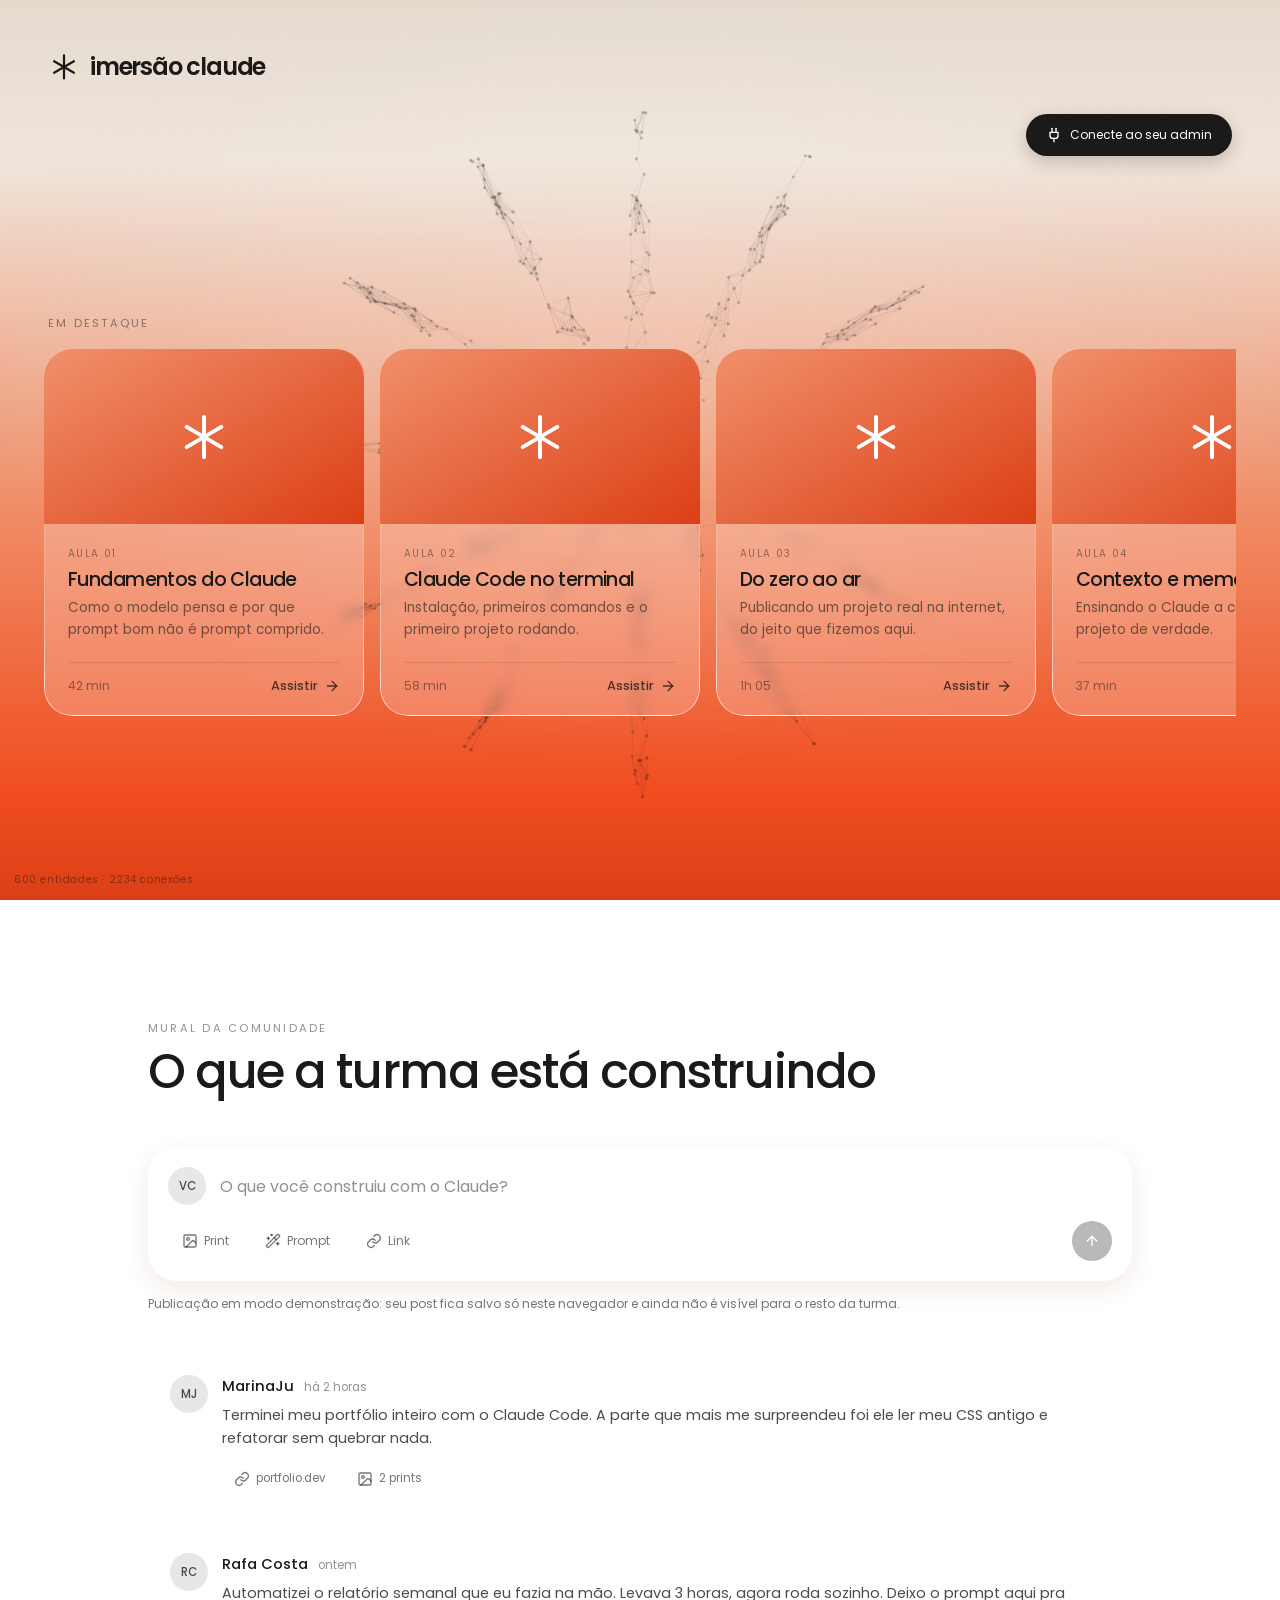
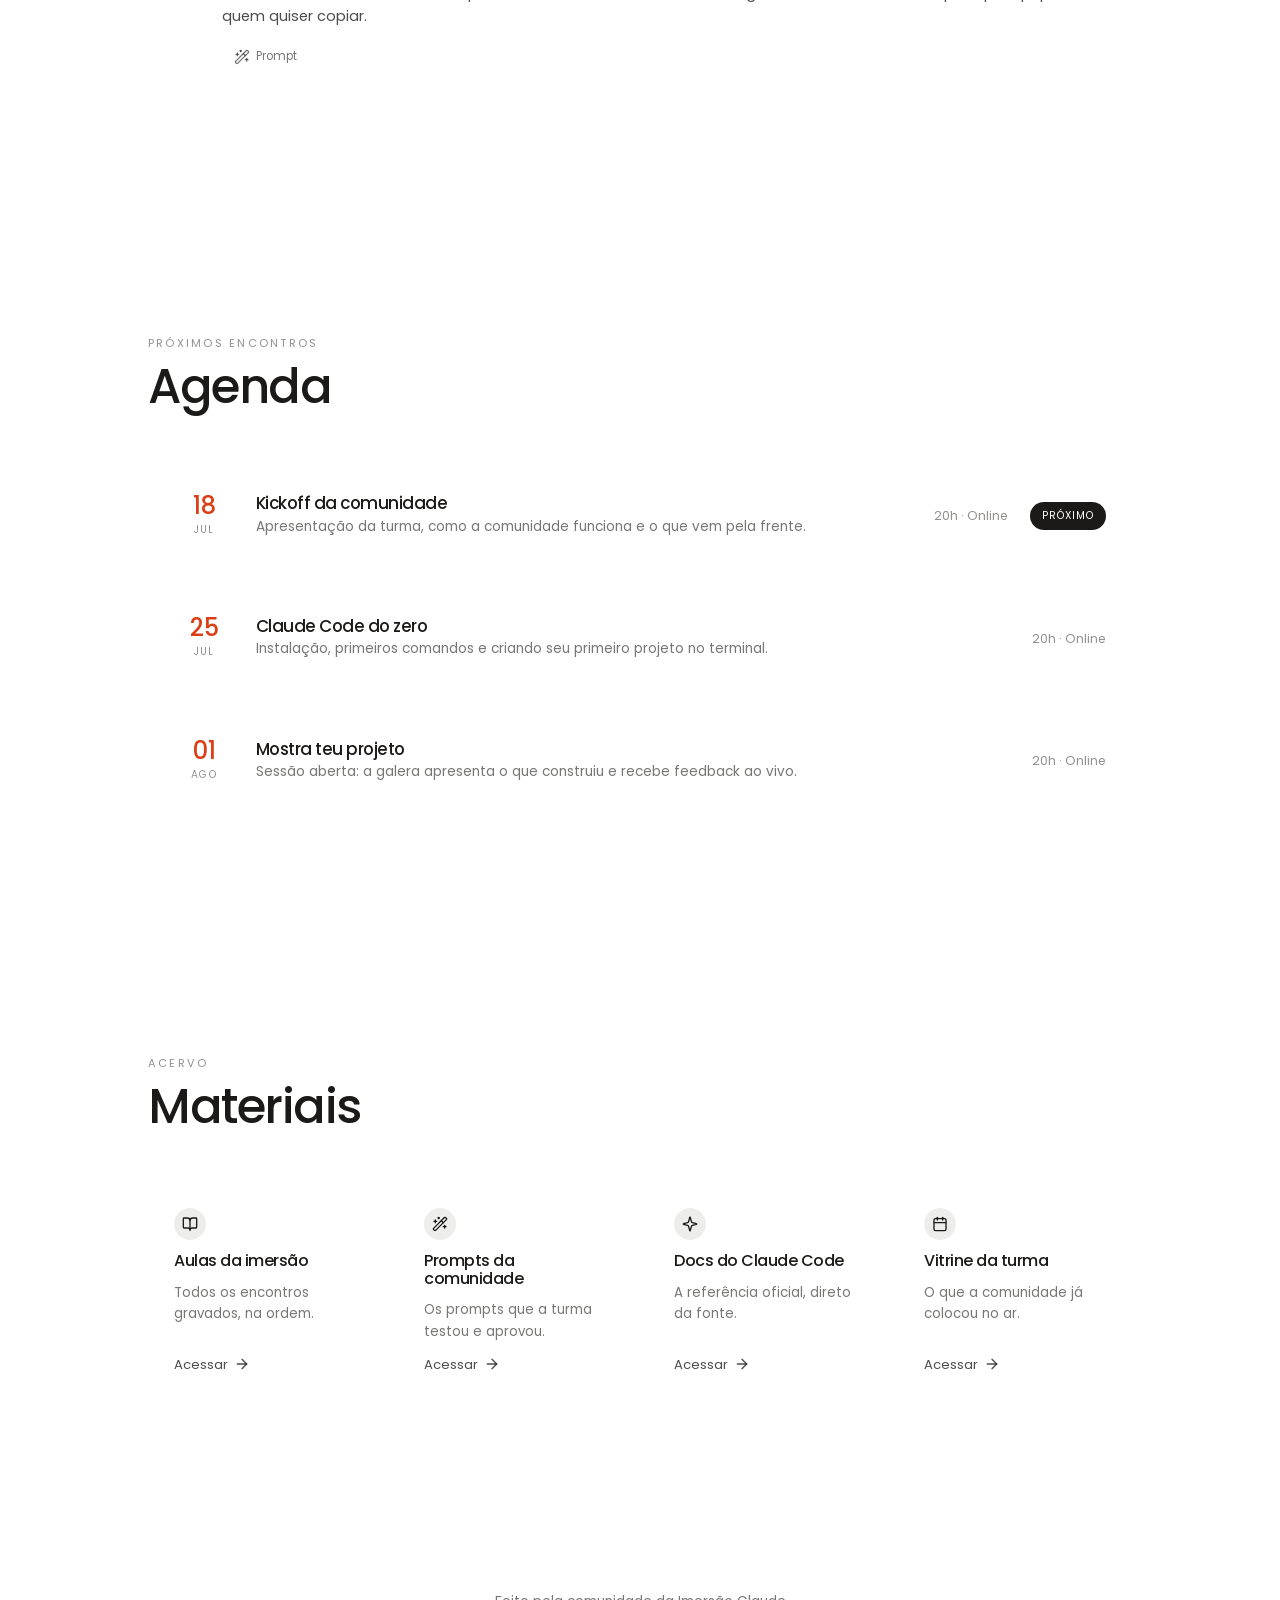
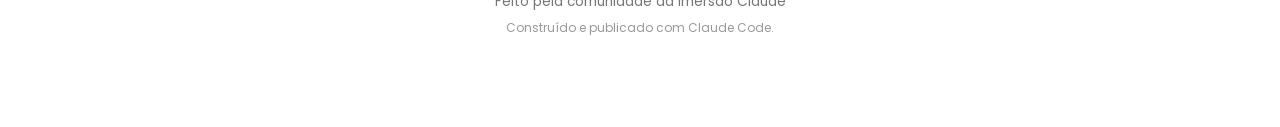
==== commit 974a38ae: "Nova paleta (bege → laranja) e remove Menu e setas Inverte o vidro para versão clara, texto grafite," ====
--- a/index.html
+++ b/index.html
@@ -8,7 +8,7 @@
 <meta property="og:title" content="Comunidade Imersão Claude">
 <meta property="og:description" content="A comunidade de quem está aprendendo a construir com Claude.">
 <meta property="og:type" content="website">
-<link rel="icon" href="logo.svg">
+<link rel="icon" href="logo-escuro.svg">
 
 <link rel="preconnect" href="https://fonts.googleapis.com">
 <link rel="preconnect" href="https://fonts.gstatic.com" crossorigin>
@@ -24,7 +24,6 @@
 
 <!-- ========== ÍCONES (lucide, definidos uma vez e reusados) ========== -->
 <svg style="display:none" xmlns="http://www.w3.org/2000/svg">
-  <symbol id="i-menu" viewBox="0 0 24 24"><line x1="4" x2="20" y1="6" y2="6"/><line x1="4" x2="20" y1="12" y2="12"/><line x1="4" x2="20" y1="18" y2="18"/></symbol>
   <symbol id="i-sparkles" viewBox="0 0 24 24"><path d="M9.9 15.5A2 2 0 0 0 8.5 14.1l-6.1-1.6a.5.5 0 0 1 0-1L8.5 9.9A2 2 0 0 0 9.9 8.5l1.6-6.1a.5.5 0 0 1 1 0l1.6 6.1a2 2 0 0 0 1.4 1.4l6.1 1.6a.5.5 0 0 1 0 1l-6.1 1.6a2 2 0 0 0-1.4 1.4l-1.6 6.1a.5.5 0 0 1-1 0z"/></symbol>
   <symbol id="i-wand" viewBox="0 0 24 24"><path d="m21.6 3.6-1.3-1.3a1.2 1.2 0 0 0-1.7 0L2.4 18.6a1.2 1.2 0 0 0 0 1.7l1.3 1.3a1.2 1.2 0 0 0 1.7 0L21.6 5.4a1.2 1.2 0 0 0 0-1.8"/><path d="m14 7 3 3"/><path d="M5 6v4"/><path d="M19 14v4"/><path d="M10 2v2"/><path d="M7 8H3"/><path d="M21 16h-4"/><path d="M11 3H9"/></symbol>
   <symbol id="i-book" viewBox="0 0 24 24"><path d="M12 7v14"/><path d="M3 18a1 1 0 0 1-1-1V4a1 1 0 0 1 1-1h5a4 4 0 0 1 4 4 4 4 0 0 1 4-4h5a1 1 0 0 1 1 1v13a1 1 0 0 1-1 1h-6a3 3 0 0 0-3 3 3 3 0 0 0-3-3z"/></symbol>
@@ -43,13 +42,9 @@
   <!-- ---------- NAV (mantida: é o único lugar com o nome da comunidade) ---------- -->
   <nav class="nav">
     <a class="marca" href="#">
-      <img src="logo.svg" alt="" width="32" height="32">
+      <img src="logo-escuro.svg" alt="" width="32" height="32">
       <span>imersão claude</span>
     </a>
-    <button class="pill liquid-glass btn-menu" type="button">
-      <svg class="ic"><use href="#i-menu"/></svg>
-      <span>Menu</span>
-    </button>
   </nav>
 
   <!-- ---------- PAINEL PRINCIPAL (largura total) ---------- -->
@@ -78,14 +73,6 @@
     <div class="trilho-bloco">
       <div class="trilho-topo">
         <p class="rotulo">EM DESTAQUE</p>
-        <div class="trilho-setas">
-          <button class="seta liquid-glass" type="button" data-dir="-1" aria-label="Voltar">
-            <svg class="ic ic-sm seta-esq"><use href="#i-arrow-right"/></svg>
-          </button>
-          <button class="seta liquid-glass" type="button" data-dir="1" aria-label="Avançar">
-            <svg class="ic ic-sm"><use href="#i-arrow-right"/></svg>
-          </button>
-        </div>
       </div>
 
       <div class="trilho" id="trilho">
--- a/styles.css
+++ b/styles.css
@@ -1,20 +1,28 @@
 /* ==========================================================
    Comunidade Imersão Claude
-   Estética: liquid glass morphism sobre vídeo. Grayscale puro.
+   Paleta tirada do print de referência (lifeOS): degradê do
+   bege/areia para o laranja coral, texto grafite, botão escuro.
+
+   Pra mudar as cores do site inteiro, mexa só no :root.
    ========================================================== */
 
 :root {
   --radius: 1rem;
 
-  /* Escala de cinza — HSL 0 0% X%, sem nenhum acento colorido */
-  --preto:     hsl(0 0% 0%);
-  --grafite:   hsl(0 0% 4%);
-  --branco:    hsl(0 0% 100%);
-
-  --texto:      rgba(255,255,255,1);
-  --texto-80:   rgba(255,255,255,0.8);
-  --texto-60:   rgba(255,255,255,0.6);
-  --texto-50:   rgba(255,255,255,0.5);
+  /* --- Paleta --- */
+  --areia:          #E4DACE;  /* topo do degradê */
+  --creme:          #EFE5DB;
+  --laranja-suave:  #F0906A;  /* meio do degradê */
+  --laranja:        #F04E20;  /* base do degradê */
+  --laranja-forte:  #DC3F16;
+  --grafite:        #1B1A18;  /* texto e botão escuro */
+  --branco:         #FFFFFF;
+
+  /* --- Hierarquia de texto (grafite sobre fundo claro) --- */
+  --texto:      rgba(27, 26, 24, 1);
+  --texto-80:   rgba(27, 26, 24, 0.78);
+  --texto-60:   rgba(27, 26, 24, 0.60);
+  --texto-50:   rgba(27, 26, 24, 0.48);
 
   --font-display: "Poppins", ui-sans-serif, system-ui, sans-serif;
   --font-serif:   "Source Serif 4", Georgia, serif;
@@ -26,10 +34,16 @@
 
 body {
   min-height: 100vh;
+  /* O degradê do print: areia em cima, laranja embaixo. Fixo, pra
+     não "escorrer" junto com a rolagem. */
   background:
-    radial-gradient(ellipse 60% 50% at 50% 42%, hsl(0 0% 11%) 0%, hsl(0 0% 3%) 70%),
-    hsl(0 0% 2%);
-  background-attachment: fixed;
+    linear-gradient(180deg,
+      var(--areia) 0%,
+      var(--creme) 18%,
+      var(--laranja-suave) 55%,
+      var(--laranja) 88%,
+      var(--laranja-forte) 100%
+    ) fixed;
   color: var(--texto);
   font-family: var(--font-display);
   font-weight: 400;
@@ -39,7 +53,6 @@
 
 h1, h2, h3, h4 { font-weight: 500; letter-spacing: -0.03em; line-height: 1.1; }
 
-/* Serifada itálica: só dentro de headings/citações, como acento */
 h1 em, h2 em, h3 em, blockquote em {
   font-family: var(--font-serif);
   font-style: italic;
@@ -60,22 +73,19 @@
   z-index: 0;
 }
 
-/* Vinheta: escurece as bordas e preserva o miolo luminoso,
-   dando contraste ao texto branco sem apagar as partículas. */
+/* Véu claro no miolo: dá respiro pro texto sem apagar o degradê. */
 .bg-scrim {
   position: fixed;
   inset: 0;
   z-index: 1;
   pointer-events: none;
   background: radial-gradient(
-    ellipse 70% 60% at 50% 45%,
-    rgba(0,0,0,0) 0%,
-    rgba(0,0,0,0.35) 55%,
-    rgba(0,0,0,0.75) 100%
+    ellipse 75% 65% at 50% 40%,
+    rgba(255,255,255,0.18) 0%,
+    rgba(255,255,255,0) 70%
   );
 }
 
-/* Contador, no canto inferior esquerdo */
 .bg-contador {
   position: fixed;
   left: 14px;
@@ -91,18 +101,16 @@
 .split, .secao, .rodape { position: relative; z-index: 10; }
 
 /* ==========================================================
-   LIQUID GLASS — dois tiers
+   LIQUID GLASS — dois tiers, agora em versão CLARA
    Nenhum elemento usa `border`. A borda é 100% do ::before.
    ========================================================== */
 
-/* --- Tier leve --- */
 .liquid-glass {
-  background: rgba(255, 255, 255, 0.01);
-  background-blend-mode: luminosity;
-  -webkit-backdrop-filter: blur(4px);
-  backdrop-filter: blur(4px);
+  background: rgba(255, 255, 255, 0.22);
+  -webkit-backdrop-filter: blur(6px);
+  backdrop-filter: blur(6px);
   border: none;
-  box-shadow: inset 0 1px 1px rgba(255, 255, 255, 0.1);
+  box-shadow: inset 0 1px 1px rgba(255, 255, 255, 0.5);
   position: relative;
   overflow: hidden;
 }
@@ -115,12 +123,12 @@
   padding: 1.4px;
   background: linear-gradient(
     180deg,
-    rgba(255,255,255,0.45) 0%,
-    rgba(255,255,255,0.15) 20%,
-    transparent 40%,
-    transparent 60%,
-    rgba(255,255,255,0.15) 80%,
-    rgba(255,255,255,0.45) 100%
+    rgba(255,255,255,0.9) 0%,
+    rgba(255,255,255,0.4) 20%,
+    rgba(255,255,255,0.1) 40%,
+    rgba(255,255,255,0.1) 60%,
+    rgba(255,255,255,0.4) 80%,
+    rgba(255,255,255,0.9) 100%
   );
   -webkit-mask: linear-gradient(#000 0 0) content-box, linear-gradient(#000 0 0);
   mask: linear-gradient(#000 0 0) content-box, linear-gradient(#000 0 0);
@@ -129,16 +137,14 @@
   pointer-events: none;
 }
 
-/* --- Tier pesado (CTA / painéis) --- */
 .liquid-glass-strong {
-  background: rgba(255, 255, 255, 0.01);
-  background-blend-mode: luminosity;
-  -webkit-backdrop-filter: blur(50px);
-  backdrop-filter: blur(50px);
+  background: rgba(255, 255, 255, 0.35);
+  -webkit-backdrop-filter: blur(30px);
+  backdrop-filter: blur(30px);
   border: none;
   box-shadow:
-    4px 4px 4px rgba(0, 0, 0, 0.05),
-    inset 0 1px 1px rgba(255, 255, 255, 0.15);
+    0 8px 24px rgba(120, 50, 20, 0.10),
+    inset 0 1px 1px rgba(255, 255, 255, 0.6);
   position: relative;
   overflow: hidden;
 }
@@ -151,12 +157,12 @@
   padding: 1.4px;
   background: linear-gradient(
     180deg,
-    rgba(255,255,255,0.5) 0%,
-    rgba(255,255,255,0.2) 20%,
-    transparent 40%,
-    transparent 60%,
-    rgba(255,255,255,0.2) 80%,
-    rgba(255,255,255,0.5) 100%
+    rgba(255,255,255,1) 0%,
+    rgba(255,255,255,0.5) 20%,
+    rgba(255,255,255,0.15) 40%,
+    rgba(255,255,255,0.15) 60%,
+    rgba(255,255,255,0.5) 80%,
+    rgba(255,255,255,1) 100%
   );
   -webkit-mask: linear-gradient(#000 0 0) content-box, linear-gradient(#000 0 0);
   mask: linear-gradient(#000 0 0) content-box, linear-gradient(#000 0 0);
@@ -180,7 +186,7 @@
 .ic-circulo {
   width: 32px; height: 32px;
   border-radius: 999px;
-  background: rgba(255,255,255,0.1);
+  background: rgba(27, 26, 24, 0.08);
   display: flex;
   align-items: center;
   justify-content: center;
@@ -199,14 +205,22 @@
   white-space: nowrap;
   transition: transform 0.2s;
 }
-
-/* Rótulo longo: não pode espremer nem quebrar em duas linhas */
-.btn-conta { flex-shrink: 0; }
 button.pill, a.pill { cursor: pointer; }
 button.pill:hover, a.pill:hover { transform: scale(1.05); }
 
+/* Botão escuro, como o "Swipe to get started" do print */
+.btn-conta {
+  flex-shrink: 0;
+  padding: 11px 20px;
+  background: var(--grafite);
+  color: var(--branco);
+  box-shadow: 0 6px 18px rgba(60, 25, 10, 0.22);
+}
+.btn-conta::before { display: none; }  /* o botão sólido não usa borda de vidro */
+.btn-conta:hover { background: #000; }
+
 /* ==========================================================
-   SPLIT 52 / 48
+   ESTRUTURA
    ========================================================== */
 .split {
   display: flex;
@@ -230,7 +244,7 @@
   font-size: 1.5rem;
   font-weight: 600;
   letter-spacing: -0.05em;
-  color: var(--branco);
+  color: var(--grafite);
 }
 
 .rotulo {
@@ -240,7 +254,6 @@
   color: var(--texto-50);
 }
 
-/* ---------- Painel principal (largura total) ---------- */
 .painel-dir {
   flex: 1;
   display: flex;
@@ -256,36 +269,18 @@
   gap: 12px;
 }
 
-/* --- Carrossel dentro do painel direito --- */
-/* Ocupa toda a altura que sobra abaixo da barra do topo e
-   centraliza os cards verticalmente, na altura do <h1>. */
+/* ==========================================================
+   CARROSSEL — faixa com rolagem horizontal
+   ========================================================== */
 .trilho-bloco {
   flex: 1;
   display: flex;
   flex-direction: column;
   justify-content: center;
   gap: 16px;
-  min-width: 0;   /* deixa o .trilho encolher e rolar de verdade */
-}
-
-/* ==========================================================
-   SEÇÕES ABAIXO DO HERO — agenda e materiais
-   ========================================================== */
-.secao {
-  max-width: 1080px;
-  margin: 0 auto;
-  padding: 120px 3rem;
-}
-
-.secao h2 {
-  font-size: clamp(2rem, 4vw, 3rem);
-  color: var(--branco);
-  margin: 8px 0 48px;
-}
-
-/* ==========================================================
-   CARROSSEL — arrasta pro lado, estilo Netflix
-   ========================================================== */
+  min-width: 0;
+}
+
 .trilho-topo {
   display: flex;
   align-items: center;
@@ -293,23 +288,6 @@
   gap: 20px;
 }
 
-.trilho-setas { display: flex; gap: 10px; flex-shrink: 0; }
-
-.seta {
-  width: 38px; height: 38px;
-  border-radius: 999px;
-  display: flex;
-  align-items: center;
-  justify-content: center;
-  color: var(--texto-80);
-  transition: transform 0.2s, color 0.2s;
-}
-.seta:hover { transform: scale(1.05); color: var(--branco); }
-.seta:disabled { opacity: 0.3; cursor: default; transform: none; }
-.seta-esq { transform: rotate(180deg); }
-
-/* Rolagem horizontal com encaixe. A barra some, mas o scroll
-   por trackpad/dedo continua funcionando normalmente. */
 .trilho {
   display: flex;
   gap: 16px;
@@ -329,41 +307,31 @@
   border-radius: 1.75rem;
   display: flex;
   flex-direction: column;
-  overflow: hidden;         /* a capa encosta na borda do card */
+  overflow: hidden;
   transition: transform 0.25s;
 }
 .trilho-card:hover { transform: translateY(-6px) scale(1.02); }
 
-/* Capa: área da imagem do produto. Enquanto não há foto real,
-   um degradê com o asterisco em marca d'água. */
+/* Capa: área da imagem. Sem foto real ainda, um degradê laranja
+   com o asterisco branco em marca d'água. */
 .capa {
   position: relative;
   height: 175px;
   flex-shrink: 0;
   background:
     url("logo.svg") no-repeat center / 56px,
-    linear-gradient(150deg, hsl(0 0% 26%) 0%, hsl(0 0% 8%) 100%);
-  background-blend-mode: soft-light, normal;
+    linear-gradient(150deg, var(--laranja-suave) 0%, var(--laranja-forte) 100%);
   transition: filter 0.25s;
 }
-.trilho-card:hover .capa { filter: brightness(1.25); }
-
-/* Se você trocar a capa por uma <img>, ela se encaixa sozinha */
+.trilho-card:hover .capa { filter: brightness(1.08) saturate(1.1); }
+
 .capa img {
   width: 100%;
   height: 100%;
   object-fit: cover;
   display: block;
-}
-
-/* Degradê no pé da capa: costura a imagem com o texto, em vez
-   de deixar um corte seco entre os dois. */
-.capa::after {
-  content: "";
-  position: absolute;
-  inset: auto 0 0 0;
-  height: 55%;
-  background: linear-gradient(180deg, transparent, rgba(0,0,0,0.75));
+  -webkit-user-drag: none;
+  user-select: none;
 }
 
 .trilho-corpo {
@@ -389,7 +357,7 @@
   gap: 12px;
   margin-top: 14px;
   padding-top: 14px;
-  box-shadow: inset 0 1px 0 rgba(255,255,255,0.08);  /* filete, sem usar border */
+  box-shadow: inset 0 1px 0 rgba(27, 26, 24, 0.12);
 }
 
 .trilho-meta { font-size: 0.75rem; color: var(--texto-50); }
@@ -405,7 +373,7 @@
 }
 
 /* ==========================================================
-   MURAL DA COMUNIDADE — compositor + feed
+   MURAL DA COMUNIDADE
    ========================================================== */
 .sr-only {
   position: absolute;
@@ -419,7 +387,7 @@
 .avatar {
   width: 38px; height: 38px;
   border-radius: 999px;
-  background: rgba(255,255,255,0.12);
+  background: rgba(27, 26, 24, 0.10);
   display: flex;
   align-items: center;
   justify-content: center;
@@ -429,7 +397,6 @@
   flex-shrink: 0;
 }
 
-/* --- Caixa de publicar --- */
 .compositor {
   padding: 20px;
   border-radius: 1.75rem;
@@ -477,30 +444,29 @@
   white-space: nowrap;
   transition: transform 0.2s, color 0.2s;
 }
-.chip:hover { transform: scale(1.05); color: var(--texto-80); }
+.chip:hover { transform: scale(1.05); color: var(--texto); }
 
 .enviar {
   width: 40px; height: 40px;
   border-radius: 999px;
-  background: rgba(255,255,255,0.15);
+  background: var(--grafite);
   color: var(--branco);
   display: flex;
   align-items: center;
   justify-content: center;
   flex-shrink: 0;
-  transition: transform 0.2s, background 0.2s;
-}
-.enviar:hover { transform: scale(1.05); background: rgba(255,255,255,0.25); }
-.enviar:disabled { opacity: 0.35; cursor: default; transform: none; }
+  transition: transform 0.2s, opacity 0.2s;
+}
+.enviar:hover { transform: scale(1.05); }
+.enviar:disabled { opacity: 0.3; cursor: default; transform: none; }
 
 .mural-aviso {
   margin: 14px 0 40px;
   font-size: 0.75rem;
-  color: var(--texto-50);
+  color: var(--texto-60);
   line-height: 1.5;
 }
 
-/* --- Feed --- */
 .feed { display: flex; flex-direction: column; gap: 14px; }
 
 .post {
@@ -524,7 +490,7 @@
 .post-corpo > p {
   font-size: 0.9rem;
   color: var(--texto-80);
-  overflow-wrap: anywhere;   /* link gigante não estoura o card */
+  overflow-wrap: anywhere;
 }
 
 .post-anexos { display: flex; gap: 8px; flex-wrap: wrap; margin-top: 12px; }
@@ -539,6 +505,21 @@
   color: var(--texto-60);
 }
 
+/* ==========================================================
+   SEÇÕES
+   ========================================================== */
+.secao {
+  max-width: 1080px;
+  margin: 0 auto;
+  padding: 120px 3rem;
+}
+
+.secao h2 {
+  font-size: clamp(2rem, 4vw, 3rem);
+  color: var(--grafite);
+  margin: 8px 0 48px;
+}
+
 /* --- Agenda --- */
 .agenda { display: flex; flex-direction: column; gap: 14px; }
 
@@ -560,9 +541,9 @@
   min-width: 60px;
   padding: 10px;
   border-radius: 0.9rem;
-  background: rgba(255,255,255,0.06);
-}
-.dia { font-size: 1.5rem; font-weight: 500; line-height: 1; color: var(--branco); }
+  background: rgba(255, 255, 255, 0.45);
+}
+.dia { font-size: 1.5rem; font-weight: 500; line-height: 1; color: var(--laranja-forte); }
 .mes { font-size: 0.65rem; letter-spacing: 0.12em; color: var(--texto-50); margin-top: 4px; }
 
 .evento-info { flex: 1; }
@@ -577,7 +558,7 @@
   text-transform: uppercase;
   padding: 6px 12px;
   border-radius: 999px;
-  background: rgba(255,255,255,0.15);
+  background: var(--grafite);
   color: var(--branco);
   white-space: nowrap;
 }
@@ -613,16 +594,13 @@
 .rodape {
   text-align: center;
   padding: 70px 24px 90px;
-  color: var(--texto-50);
+  color: var(--texto-60);
   font-size: 0.85rem;
 }
-.rodape-nota { margin-top: 5px; font-size: 0.75rem; opacity: 0.7; }
+.rodape-nota { margin-top: 5px; font-size: 0.75rem; opacity: 0.75; }
 
 /* ==========================================================
    RESPONSIVO
-   O painel principal NÃO pode ser escondido em tela pequena:
-   depois que o painel esquerdo saiu, ele é o único conteúdo
-   do topo — escondê-lo deixaria a página abrir vazia no celular.
    ========================================================== */
 @media (max-width: 1024px) {
   .split { padding: 2rem; }
@@ -632,13 +610,11 @@
   .split { padding: 1.75rem; }
   .secao { padding: 80px 1.5rem; }
 
-  /* Card fixo em 320px encostaria nas bordas do celular.
-     Proporcional à tela, sobra a prévia do próximo card —
-     que é o que avisa "dá pra arrastar". */
+  /* Card fixo em 320px encostaria nas bordas do celular */
   .trilho-card { flex: 0 0 78vw; }
   .capa { height: 150px; }
 
-  /* Rótulo longo demais pro topo: a barra vira duas linhas */
+  .nav { flex-wrap: wrap; gap: 12px; }
   .barra-topo { justify-content: flex-start; }
 
   .evento { flex-wrap: wrap; gap: 14px; }
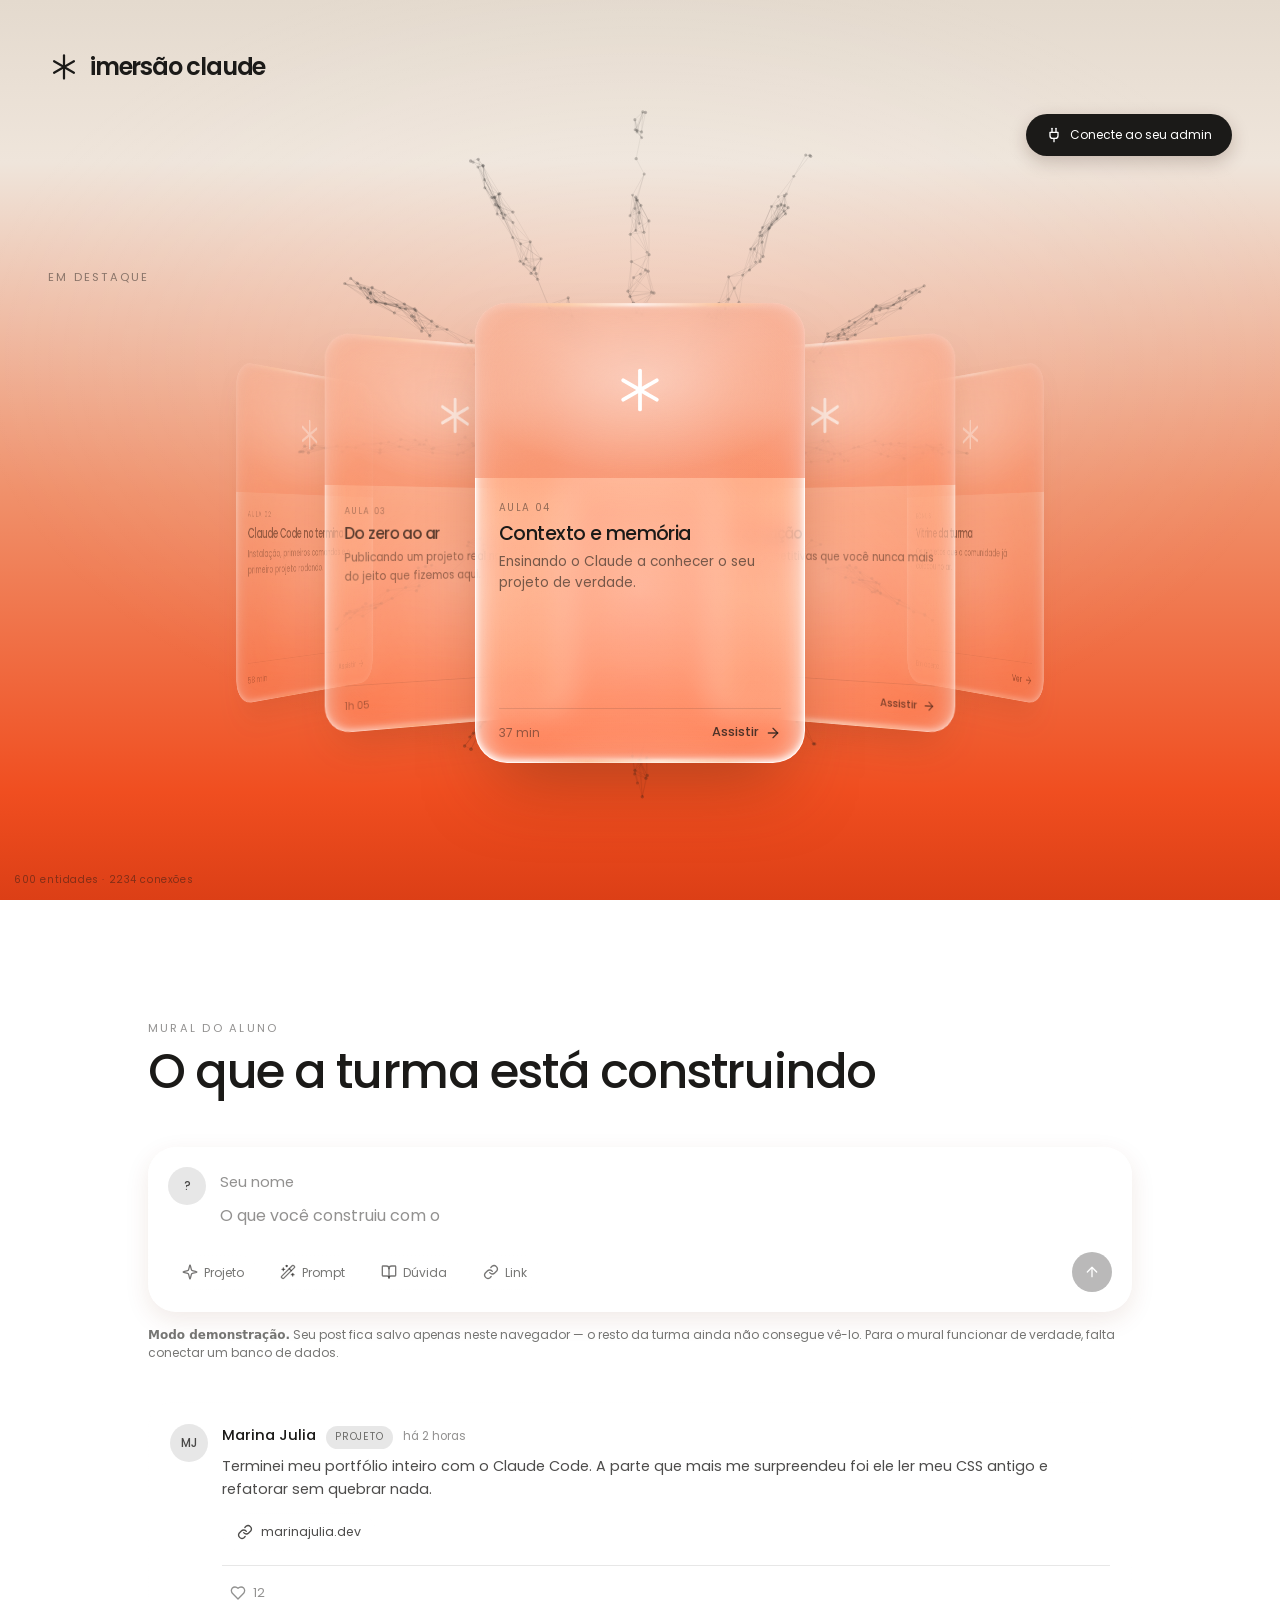
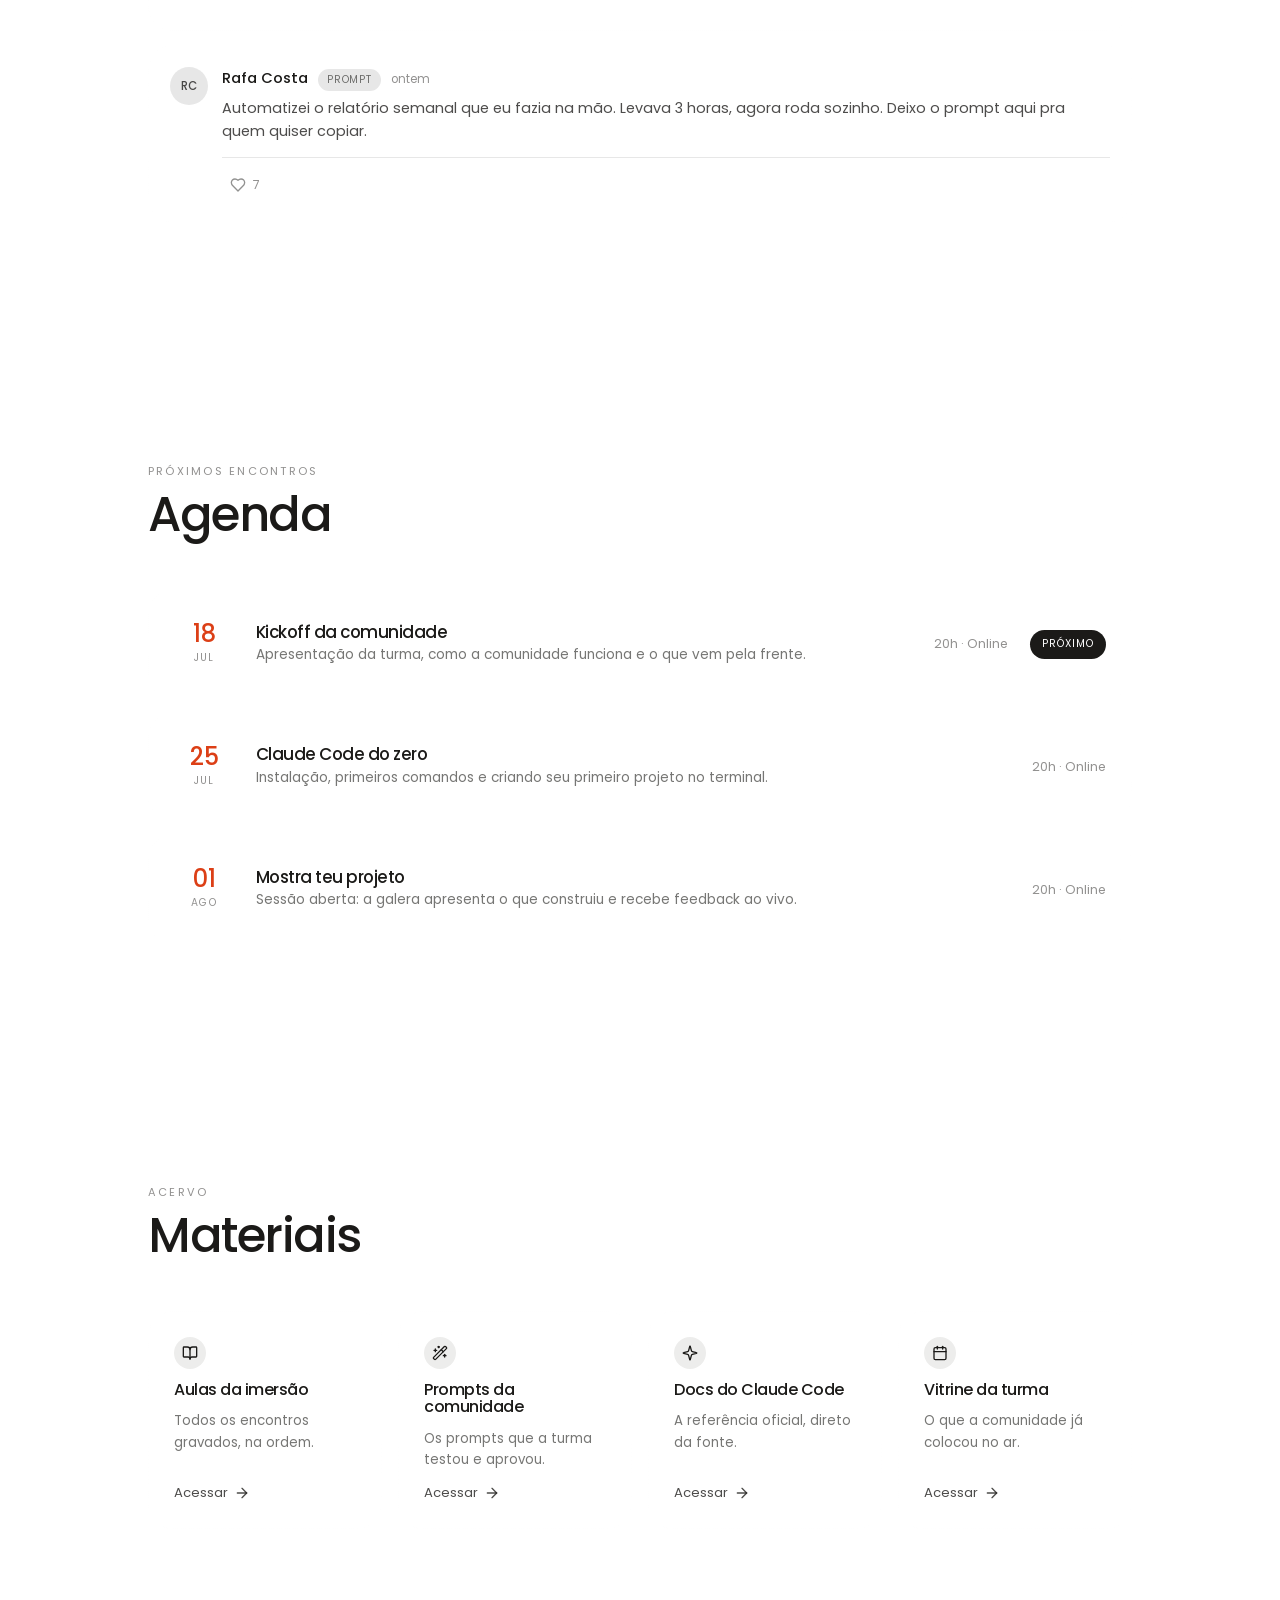
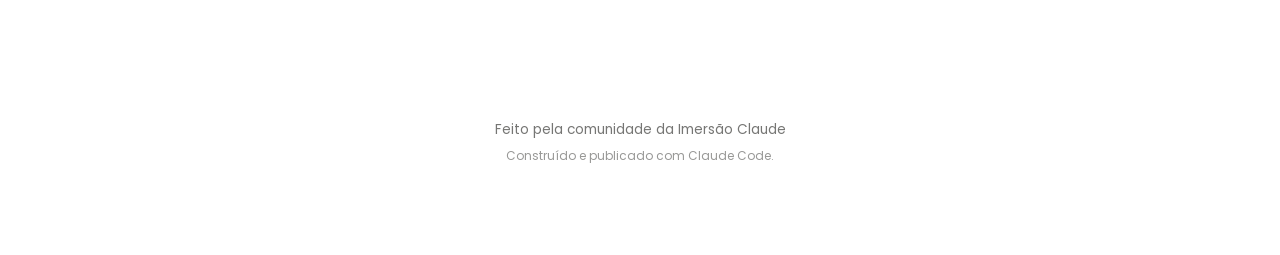
==== commit b9fefd7d: "Mural do aluno vira feed de rede social Post com autor, etiqueta, link e curtida. Nome do aluno pers" ====
--- a/index.html
+++ b/index.html
@@ -30,9 +30,9 @@
   <symbol id="i-arrow-right" viewBox="0 0 24 24"><path d="M5 12h14"/><path d="m12 5 7 7-7 7"/></symbol>
   <symbol id="i-calendar" viewBox="0 0 24 24"><path d="M8 2v4"/><path d="M16 2v4"/><rect width="18" height="18" x="3" y="4" rx="2"/><path d="M3 10h18"/></symbol>
   <symbol id="i-plug" viewBox="0 0 24 24"><path d="M12 22v-5"/><path d="M9 8V2"/><path d="M15 8V2"/><path d="M18 8v5a4 4 0 0 1-4 4h-4a4 4 0 0 1-4-4V8Z"/></symbol>
-  <symbol id="i-image" viewBox="0 0 24 24"><rect width="18" height="18" x="3" y="3" rx="2"/><circle cx="9" cy="9" r="2"/><path d="m21 15-3.1-3.1a2 2 0 0 0-2.8 0L6 21"/></symbol>
   <symbol id="i-link" viewBox="0 0 24 24"><path d="M10 13a5 5 0 0 0 7.5.5l3-3a5 5 0 0 0-7-7l-1.7 1.7"/><path d="M14 11a5 5 0 0 0-7.5-.5l-3 3a5 5 0 0 0 7 7l1.7-1.7"/></symbol>
   <symbol id="i-arrow-up" viewBox="0 0 24 24"><path d="m5 12 7-7 7 7"/><path d="M12 19V5"/></symbol>
+  <symbol id="i-coracao" viewBox="0 0 24 24"><path d="M19 14c1.49-1.46 3-3.21 3-5.5A5.5 5.5 0 0 0 16.5 3c-1.76 0-3 .5-4.5 2-1.5-1.5-2.74-2-4.5-2A5.5 5.5 0 0 0 2 8.5c0 2.3 1.5 4.05 3 5.5l7 7Z"/></symbol>
 </svg>
 
 <!-- ========== HERO: SPLIT 52 / 48 ========== -->
@@ -160,30 +160,46 @@
 </div>
 
 <!-- ==========================================================
-     MURAL DA COMUNIDADE — o "chat" onde a turma publica
+     MURAL DO ALUNO — feed onde a turma publica ideias e links
      ========================================================== -->
 <section class="secao" id="mural">
-  <p class="rotulo">MURAL DA COMUNIDADE</p>
+  <p class="rotulo">MURAL DO ALUNO</p>
   <h2>O que a turma está construindo</h2>
 
-  <!-- Caixa de publicar -->
+  <!-- ---------- Caixa de publicar ---------- -->
   <div class="compositor liquid-glass-strong">
     <div class="compositor-linha">
-      <span class="avatar">VC</span>
-      <label class="sr-only" for="campo-post">Conte o que você construiu</label>
-      <textarea id="campo-post" class="compositor-campo" rows="1"
-        placeholder="O que você construiu com o Claude?"></textarea>
+      <span class="avatar" id="meu-avatar">?</span>
+      <div class="compositor-campos">
+        <label class="sr-only" for="campo-nome">Seu nome</label>
+        <input id="campo-nome" class="compositor-nome" type="text"
+          maxlength="28" placeholder="Seu nome" autocomplete="name">
+
+        <label class="sr-only" for="campo-post">Conte o que você construiu</label>
+        <textarea id="campo-post" class="compositor-campo" rows="1"
+          placeholder="O que você construiu com o Claude?"></textarea>
+      </div>
+    </div>
+
+    <!-- Campo de link: nasce escondido, abre ao clicar no chip "Link" -->
+    <div class="campo-link" id="campo-link-caixa" hidden>
+      <svg class="ic ic-sm"><use href="#i-link"/></svg>
+      <label class="sr-only" for="campo-link">Link do projeto</label>
+      <input id="campo-link" type="url" placeholder="https://seu-projeto.com">
     </div>
 
     <div class="compositor-rodape">
       <div class="chips">
-        <button class="chip liquid-glass" type="button">
-          <svg class="ic ic-sm"><use href="#i-image"/></svg><span>Print</span>
+        <button class="chip liquid-glass" type="button" data-tag="Projeto">
+          <svg class="ic ic-sm"><use href="#i-sparkles"/></svg><span>Projeto</span>
         </button>
-        <button class="chip liquid-glass" type="button">
+        <button class="chip liquid-glass" type="button" data-tag="Prompt">
           <svg class="ic ic-sm"><use href="#i-wand"/></svg><span>Prompt</span>
         </button>
-        <button class="chip liquid-glass" type="button">
+        <button class="chip liquid-glass" type="button" data-tag="Dúvida">
+          <svg class="ic ic-sm"><use href="#i-book"/></svg><span>Dúvida</span>
+        </button>
+        <button class="chip liquid-glass" id="chip-link" type="button">
           <svg class="ic ic-sm"><use href="#i-link"/></svg><span>Link</span>
         </button>
       </div>
@@ -195,28 +211,31 @@
   </div>
 
   <p class="mural-aviso">
-    Publicação em modo demonstração: seu post fica salvo só neste navegador e ainda não é
-    visível para o resto da turma.
+    <strong>Modo demonstração.</strong> Seu post fica salvo apenas neste navegador —
+    o resto da turma ainda não consegue vê-lo. Para o mural funcionar de verdade,
+    falta conectar um banco de dados.
   </p>
 
-  <!-- Feed -->
+  <!-- ---------- Feed ---------- -->
   <div class="feed" id="feed">
     <article class="post liquid-glass">
       <span class="avatar">MJ</span>
       <div class="post-corpo">
         <div class="post-topo">
-          <strong>MarinaJu</strong>
+          <strong>Marina Julia</strong>
+          <span class="post-tag">Projeto</span>
           <span class="post-hora">há 2 horas</span>
         </div>
         <p>Terminei meu portfólio inteiro com o Claude Code. A parte que mais me
         surpreendeu foi ele ler meu CSS antigo e refatorar sem quebrar nada.</p>
-        <div class="post-anexos">
-          <span class="anexo liquid-glass">
-            <svg class="ic ic-sm"><use href="#i-link"/></svg> portfolio.dev
-          </span>
-          <span class="anexo liquid-glass">
-            <svg class="ic ic-sm"><use href="#i-image"/></svg> 2 prints
-          </span>
+        <a class="post-link liquid-glass" href="#">
+          <svg class="ic ic-sm"><use href="#i-link"/></svg>
+          <span>marinajulia.dev</span>
+        </a>
+        <div class="post-acoes">
+          <button class="acao" type="button" data-curtidas="12">
+            <svg class="ic ic-sm"><use href="#i-coracao"/></svg><span>12</span>
+          </button>
         </div>
       </div>
     </article>
@@ -226,14 +245,15 @@
       <div class="post-corpo">
         <div class="post-topo">
           <strong>Rafa Costa</strong>
+          <span class="post-tag">Prompt</span>
           <span class="post-hora">ontem</span>
         </div>
         <p>Automatizei o relatório semanal que eu fazia na mão. Levava 3 horas,
         agora roda sozinho. Deixo o prompt aqui pra quem quiser copiar.</p>
-        <div class="post-anexos">
-          <span class="anexo liquid-glass">
-            <svg class="ic ic-sm"><use href="#i-wand"/></svg> Prompt
-          </span>
+        <div class="post-acoes">
+          <button class="acao" type="button" data-curtidas="7">
+            <svg class="ic ic-sm"><use href="#i-coracao"/></svg><span>7</span>
+          </button>
         </div>
       </div>
     </article>
--- a/styles.css
+++ b/styles.css
@@ -288,48 +288,173 @@
   gap: 20px;
 }
 
+/* ==========================================================
+   PALCO 3D — coverflow estilo Vision Pro
+
+   O card ativo fica de frente, no centro. Os vizinhos giram em
+   torno do eixo Y, encolhem e recuam em Z, criando a profundidade.
+   O JS só define --pos (a distância até o centro: 0, ±1, ±2...);
+   toda a geometria é resolvida aqui no CSS.
+   ========================================================== */
 .trilho {
-  display: flex;
-  gap: 16px;
-  overflow-x: auto;
-  scroll-snap-type: x mandatory;
-  scroll-behavior: smooth;
-  scrollbar-width: none;
-  padding: 4px;             /* respiro pro ::before da borda não ser cortado */
-  margin: -4px;
-}
-.trilho::-webkit-scrollbar { display: none; }
-
-/* --- Card grande, formato vitrine de loja --- */
+  position: relative;
+  height: 460px;
+  perspective: 1400px;       /* a "distância do olho" até o palco */
+  transform-style: preserve-3d;
+  overflow: visible;         /* o vidro precisa poder sair da caixa */
+
+  /* Deixa o navegador cuidar da rolagem vertical e me dá o eixo X.
+     Sem isso, o deslize com o dedo sequestraria também o scroll da
+     página no celular — a pessoa não conseguiria descer o site. */
+  touch-action: pan-y;
+}
+
+/* Só no toque existe arrasto. No desktop quem move é o cursor
+   pairando, então não há nada pra "agarrar" — mostrar a mãozinha
+   ali seria mentir sobre o que o clique faz. */
+.trilho.deslizando {
+  cursor: grabbing;
+  user-select: none;
+}
+
 .trilho-card {
-  flex: 0 0 320px;
-  scroll-snap-align: start;
-  border-radius: 1.75rem;
+  position: absolute;
+  top: 0;
+  left: 50%;
+  width: 330px;
+  height: 100%;
+
+  /* --pos vem do JS: 0 = centro, -1 = um à esquerda, 2 = dois à direita */
+  --pos: 0;
+  --dist: max(var(--pos), calc(-1 * var(--pos)));   /* |pos|, sem abs() */
+
+  transform:
+    translateX(calc(-50% + var(--pos) * 210px))
+    translateZ(calc(var(--dist) * -190px))
+    rotateY(calc(var(--pos) * -34deg))
+    scale(calc(1 - var(--dist) * 0.06));
+
+  /* Quanto mais longe do centro, mais o card apaga e recua */
+  opacity: calc(1 - var(--dist) * 0.28);
+  z-index: calc(10 - var(--dist));
+
+  /* Sem transição no transform, de propósito. O JS reposiciona os
+     cards a cada frame; se o CSS também estivesse animando, as duas
+     suavizações se somariam e o card ficaria mole, arrastado em
+     relação ao cursor. Quem suaviza aqui é o easing do JS. */
+  transition: opacity 0.3s ease, box-shadow 0.4s ease;
+
+  cursor: default;
   display: flex;
   flex-direction: column;
   overflow: hidden;
-  transition: transform 0.25s;
-}
-.trilho-card:hover { transform: translateY(-6px) scale(1.02); }
-
-/* Capa: área da imagem. Sem foto real ainda, um degradê laranja
-   com o asterisco branco em marca d'água. */
+  border-radius: 2rem;
+}
+
+/* Cards muito longe do centro saem de cena. Sem isso, eles se
+   empilham nas bordas e viram uma sujeira visual. */
+.trilho-card[data-longe="1"] {
+  opacity: 0;
+  pointer-events: none;
+}
+
+/* Só o card do centro reage ao mouse — os laterais são alvo de
+   clique pra virem pro meio, não de leitura. */
+.trilho-card[data-ativo="1"] { cursor: default; }
+.trilho-card:not([data-ativo="1"]):hover { opacity: 0.9; }
+
+/* ==========================================================
+   APARÊNCIA DO CARD — vidro grosso
+
+   Só aparência aqui. Nada de `transform` neste bloco: a geometria
+   3D é do palco (acima), e um transform de hover aqui apagaria a
+   rotação inteira, endireitando o card ao passar o mouse.
+   ========================================================== */
+.trilho-card {
+  background:
+    radial-gradient(ellipse 80% 60% at 50% 62%, rgba(255,255,255,0.34) 0%, rgba(255,255,255,0) 70%),
+    linear-gradient(180deg, rgba(255,255,255,0.30) 0%, rgba(255,255,255,0.13) 45%, rgba(255,255,255,0.26) 100%);
+  -webkit-backdrop-filter: blur(14px) saturate(1.35);
+  backdrop-filter: blur(14px) saturate(1.35);
+
+  box-shadow:
+    /* fio de luz contornando toda a peça */
+    inset 0 0 0 1px rgba(255,255,255,0.55),
+    /* bisel: topo e base grossos, laterais afinando pra dentro */
+    inset 0 4px 7px -1px rgba(255,255,255,0.95),
+    inset 0 -4px 7px -1px rgba(255,255,255,0.80),
+    inset 14px 0 26px -16px rgba(255,255,255,0.95),
+    inset -14px 0 26px -16px rgba(255,255,255,0.95),
+    /* iluminação interna difusa */
+    inset 0 0 70px rgba(255,255,255,0.22),
+    /* a peça flutua sobre o fundo */
+    0 26px 50px -20px rgba(120, 48, 18, 0.40);
+}
+
+/* O card do centro é o herói: sombra mais forte, sem transparência */
+.trilho-card[data-ativo="1"] {
+  box-shadow:
+    inset 0 0 0 1px rgba(255,255,255,0.7),
+    inset 0 4px 7px -1px rgba(255,255,255,1),
+    inset 0 -4px 7px -1px rgba(255,255,255,0.9),
+    inset 14px 0 26px -16px rgba(255,255,255,1),
+    inset -14px 0 26px -16px rgba(255,255,255,1),
+    inset 0 0 70px rgba(255,255,255,0.3),
+    0 40px 70px -24px rgba(120, 48, 18, 0.50);
+}
+
+/* Glints: as cáusticas quentes do print, correndo no topo e na
+   base. Substituem a borda-gradiente padrão do .liquid-glass —
+   por isso a máscara dele precisa ser desligada aqui. */
+.trilho-card::before {
+  content: "";
+  position: absolute;
+  inset: 0;
+  z-index: 4;
+  padding: 0;
+  border-radius: inherit;
+  pointer-events: none;
+  -webkit-mask: none;
+  mask: none;
+  background:
+    linear-gradient(90deg,
+      transparent 10%,
+      rgba(255, 209, 160, 0.85) 26%,
+      rgba(255, 255, 255, 1) 50%,
+      rgba(255, 200, 150, 0.8) 74%,
+      transparent 90%
+    ) top / 100% 3px no-repeat,
+    linear-gradient(90deg,
+      transparent 16%,
+      rgba(255, 176, 120, 0.75) 34%,
+      rgba(255, 236, 214, 0.95) 55%,
+      rgba(255, 190, 140, 0.6) 76%,
+      transparent 88%
+    ) bottom / 100% 3px no-repeat;
+  filter: blur(1.5px);
+}
+
+/* Capa: agora é o miolo do vidro, não um bloco laranja opaco.
+   Uma foto colocada aqui aparece POR TRÁS do vidro. */
 .capa {
   position: relative;
   height: 175px;
   flex-shrink: 0;
+  overflow: hidden;
   background:
-    url("logo.svg") no-repeat center / 56px,
-    linear-gradient(150deg, var(--laranja-suave) 0%, var(--laranja-forte) 100%);
-  transition: filter 0.25s;
-}
-.trilho-card:hover .capa { filter: brightness(1.08) saturate(1.1); }
+    url("logo.svg") no-repeat center / 54px,
+    radial-gradient(ellipse 70% 70% at 50% 45%, rgba(255,255,255,0.45) 0%, rgba(255,255,255,0.05) 75%),
+    linear-gradient(160deg, rgba(240, 144, 106, 0.55) 0%, rgba(240, 78, 32, 0.35) 100%);
+  transition: filter 0.3s;
+}
+.trilho-card:hover .capa { filter: brightness(1.06); }
 
 .capa img {
   width: 100%;
   height: 100%;
   object-fit: cover;
   display: block;
+  opacity: 0.9;              /* deixa o vidro por cima respirar */
   -webkit-user-drag: none;
   user-select: none;
 }
@@ -406,6 +531,44 @@
 }
 
 .compositor-linha { display: flex; align-items: flex-start; gap: 14px; }
+
+.compositor-campos { flex: 1; min-width: 0; }
+
+.compositor-nome {
+  width: 100%;
+  background: none;
+  border: none;
+  outline: none;
+  color: var(--texto);
+  font: inherit;
+  font-weight: 500;
+  font-size: 0.92rem;
+  padding: 4px 0 2px;
+}
+.compositor-nome::placeholder { color: var(--texto-50); font-weight: 400; }
+
+/* Campo de link: nasce escondido e abre ao clicar no chip "Link" */
+.campo-link {
+  display: flex;
+  align-items: center;
+  gap: 10px;
+  padding: 10px 16px;
+  border-radius: 999px;
+  background: rgba(255, 255, 255, 0.35);
+  color: var(--texto-60);
+}
+.campo-link[hidden] { display: none; }
+.campo-link input {
+  flex: 1;
+  min-width: 0;
+  background: none;
+  border: none;
+  outline: none;
+  color: var(--texto);
+  font: inherit;
+  font-size: 0.85rem;
+}
+.campo-link input::placeholder { color: var(--texto-50); }
 
 .compositor-campo {
   flex: 1;
@@ -446,6 +609,14 @@
 }
 .chip:hover { transform: scale(1.05); color: var(--texto); }
 
+/* Chip selecionado: vira sólido escuro, pra não restar dúvida de
+   qual etiqueta o post vai levar. */
+.chip[data-ativo="1"] {
+  background: var(--grafite);
+  color: var(--branco);
+}
+.chip[data-ativo="1"]::before { display: none; }
+
 .enviar {
   width: 40px; height: 40px;
   border-radius: 999px;
@@ -493,17 +664,58 @@
   overflow-wrap: anywhere;
 }
 
-.post-anexos { display: flex; gap: 8px; flex-wrap: wrap; margin-top: 12px; }
-
-.anexo {
+/* Etiqueta do post (Projeto / Prompt / Dúvida) */
+.post-tag {
+  font-size: 0.64rem;
+  letter-spacing: 0.08em;
+  text-transform: uppercase;
+  padding: 3px 9px;
+  border-radius: 999px;
+  background: rgba(27, 26, 24, 0.10);
+  color: var(--texto-60);
+  white-space: nowrap;
+}
+
+/* Link do projeto, no estilo "prévia" das redes sociais */
+.post-link {
   display: inline-flex;
   align-items: center;
-  gap: 6px;
-  padding: 7px 12px;
-  border-radius: 999px;
-  font-size: 0.72rem;
-  color: var(--texto-60);
-}
+  gap: 8px;
+  margin-top: 12px;
+  padding: 9px 15px;
+  border-radius: 999px;
+  font-size: 0.78rem;
+  color: var(--texto-80);
+  max-width: 100%;
+  transition: transform 0.2s;
+}
+.post-link:hover { transform: scale(1.03); }
+.post-link span { overflow: hidden; text-overflow: ellipsis; white-space: nowrap; }
+
+/* Barra de ações */
+.post-acoes {
+  display: flex;
+  gap: 8px;
+  margin-top: 14px;
+  padding-top: 12px;
+  box-shadow: inset 0 1px 0 rgba(27, 26, 24, 0.10);
+}
+
+.acao {
+  display: inline-flex;
+  align-items: center;
+  gap: 7px;
+  padding: 6px 12px 6px 8px;
+  border-radius: 999px;
+  font-size: 0.78rem;
+  color: var(--texto-50);
+  transition: color 0.2s, background 0.2s;
+}
+.acao:hover { color: var(--texto); background: rgba(27, 26, 24, 0.06); }
+
+/* Curtido: o coração preenche. É o feedback que diz "registrei". */
+.acao[data-curtido="1"] { color: var(--laranja-forte); }
+.acao[data-curtido="1"] .ic { fill: currentColor; }
 
 /* ==========================================================
    SEÇÕES
@@ -610,8 +822,17 @@
   .split { padding: 1.75rem; }
   .secao { padding: 80px 1.5rem; }
 
-  /* Card fixo em 320px encostaria nas bordas do celular */
-  .trilho-card { flex: 0 0 78vw; }
+  /* No celular o palco encolhe: card mais estreito, vizinhos mais
+     próximos e menos girados, senão eles saem da tela. */
+  .trilho { height: 420px; perspective: 900px; }
+  .trilho-card {
+    width: min(300px, 74vw);
+    transform:
+      translateX(calc(-50% + var(--pos) * 130px))
+      translateZ(calc(var(--dist) * -150px))
+      rotateY(calc(var(--pos) * -28deg))
+      scale(calc(1 - var(--dist) * 0.08));
+  }
   .capa { height: 150px; }
 
   .nav { flex-wrap: wrap; gap: 12px; }
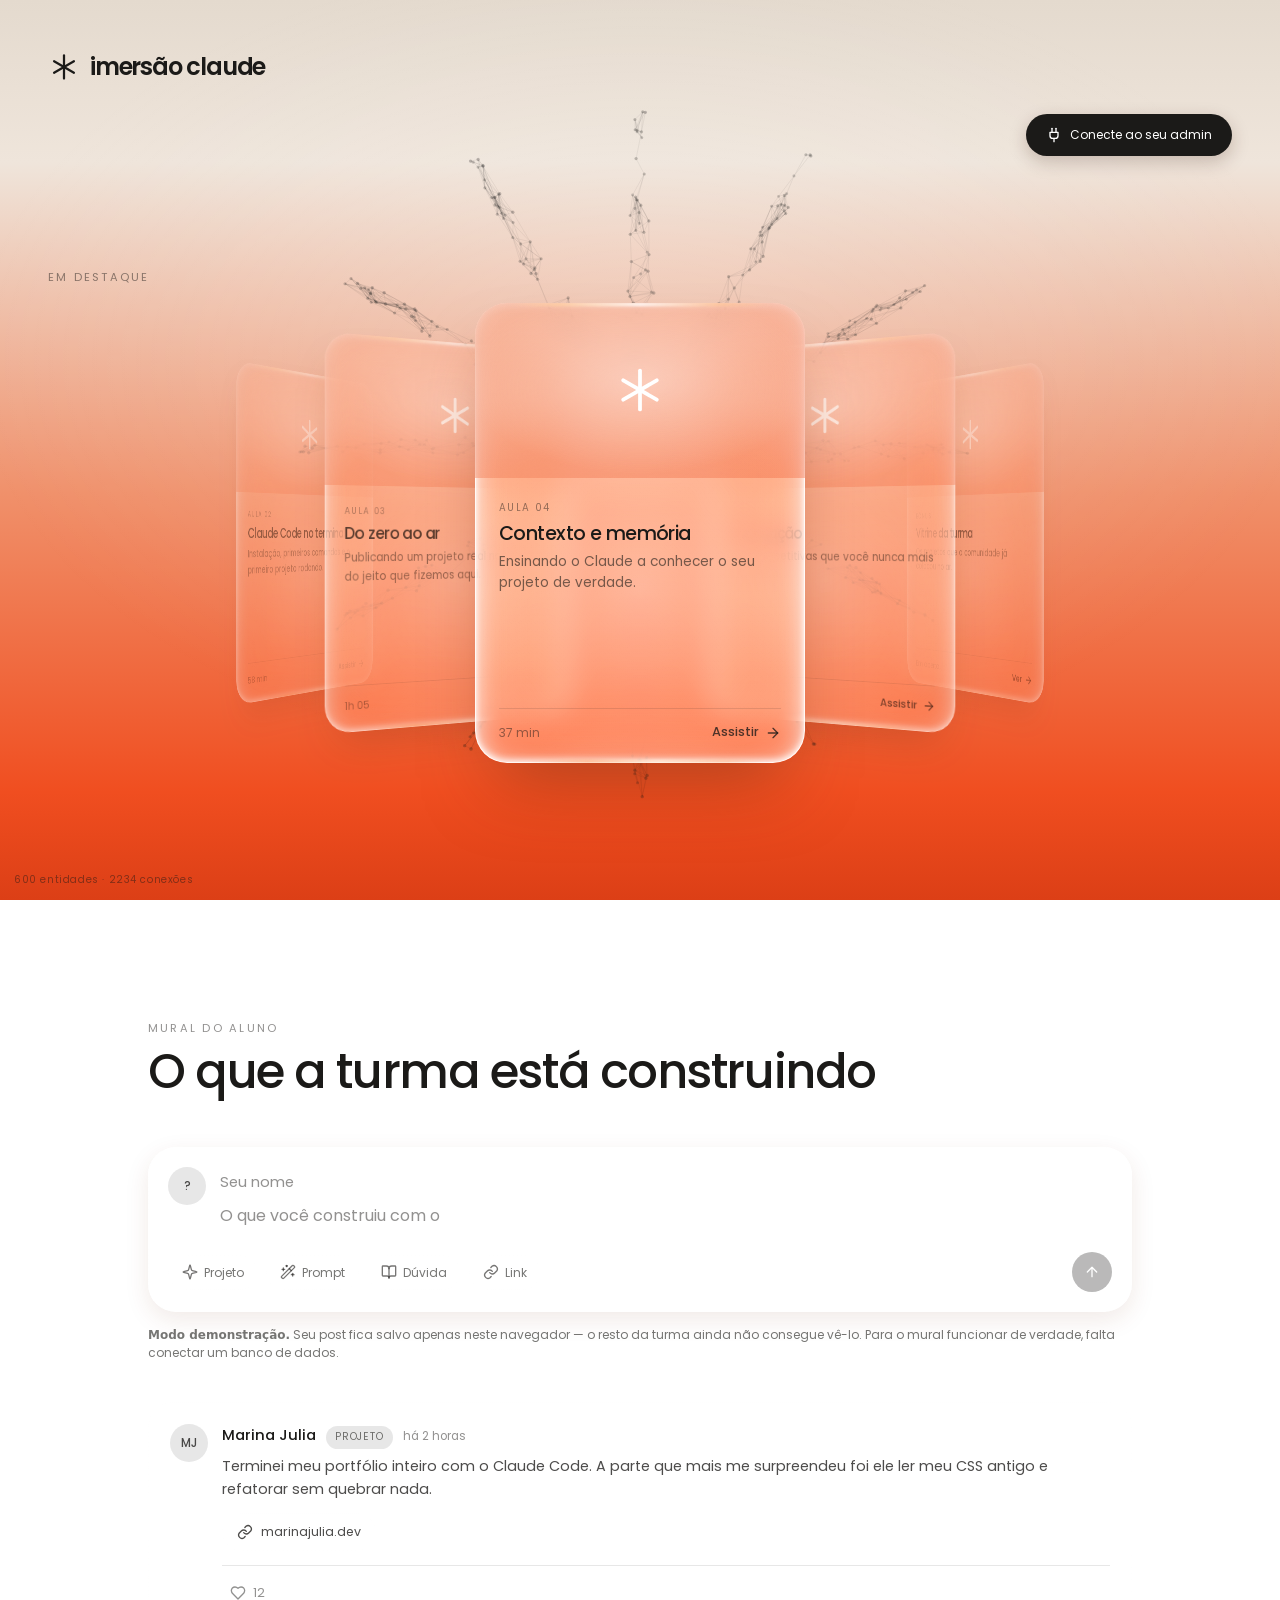
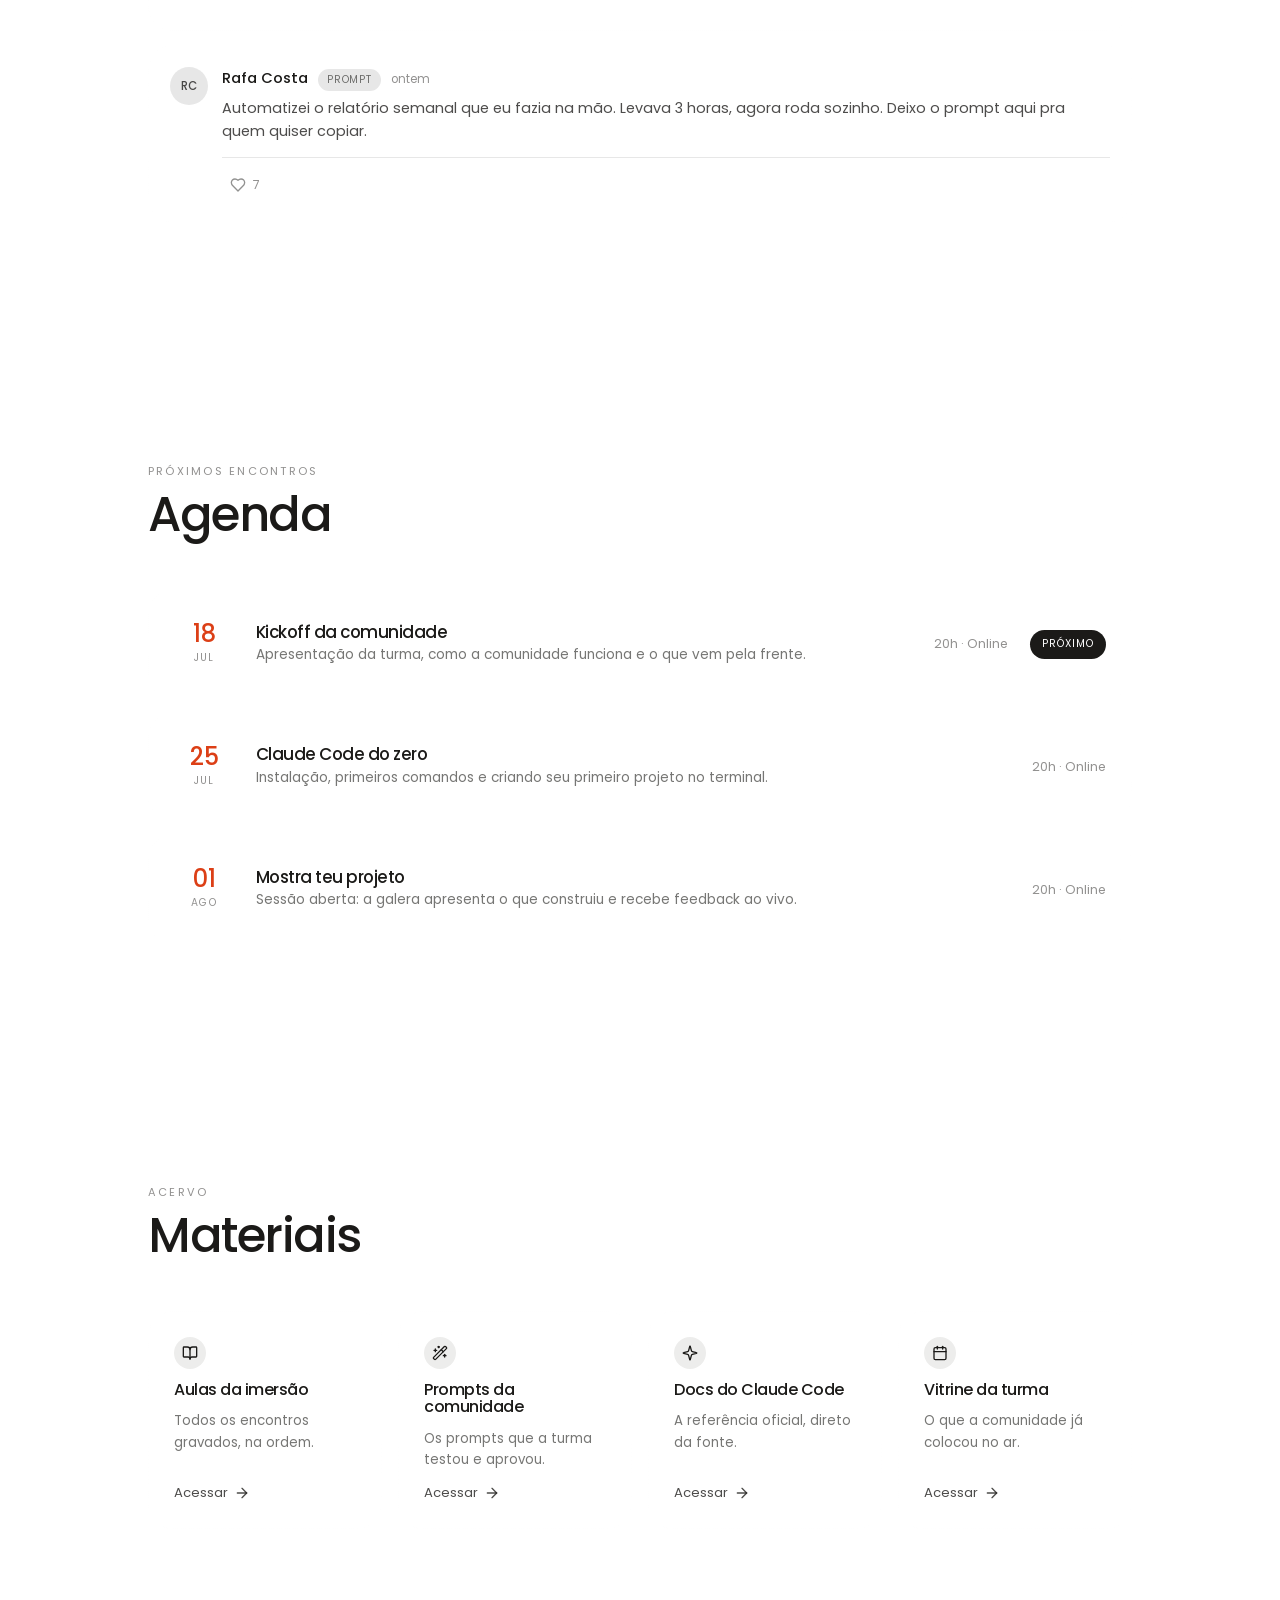
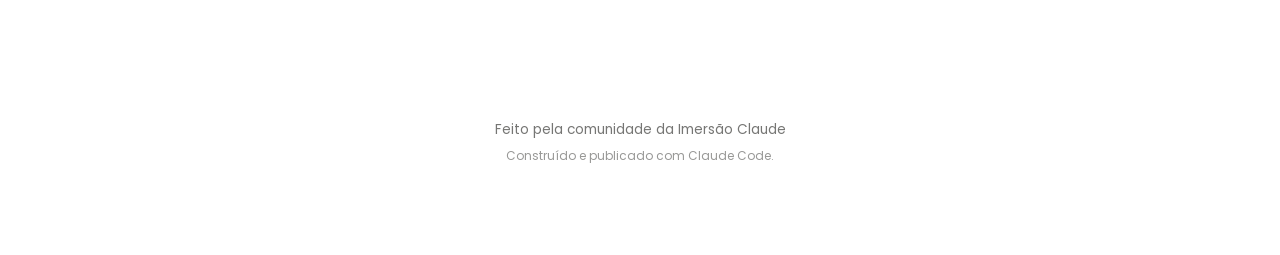
==== commit 51d9f583: "Editar e excluir posts do mural Cada post ganha id (sem ele não há como saber qual apagar). Edição i" ====
--- a/index.html
+++ b/index.html
@@ -33,6 +33,10 @@
   <symbol id="i-link" viewBox="0 0 24 24"><path d="M10 13a5 5 0 0 0 7.5.5l3-3a5 5 0 0 0-7-7l-1.7 1.7"/><path d="M14 11a5 5 0 0 0-7.5-.5l-3 3a5 5 0 0 0 7 7l1.7-1.7"/></symbol>
   <symbol id="i-arrow-up" viewBox="0 0 24 24"><path d="m5 12 7-7 7 7"/><path d="M12 19V5"/></symbol>
   <symbol id="i-coracao" viewBox="0 0 24 24"><path d="M19 14c1.49-1.46 3-3.21 3-5.5A5.5 5.5 0 0 0 16.5 3c-1.76 0-3 .5-4.5 2-1.5-1.5-2.74-2-4.5-2A5.5 5.5 0 0 0 2 8.5c0 2.3 1.5 4.05 3 5.5l7 7Z"/></symbol>
+  <symbol id="i-lapis" viewBox="0 0 24 24"><path d="M12 20h9"/><path d="M16.5 3.5a2.12 2.12 0 0 1 3 3L7 19l-4 1 1-4Z"/></symbol>
+  <symbol id="i-lixeira" viewBox="0 0 24 24"><path d="M3 6h18"/><path d="M19 6v14a2 2 0 0 1-2 2H7a2 2 0 0 1-2-2V6"/><path d="M8 6V4a2 2 0 0 1 2-2h4a2 2 0 0 1 2 2v2"/></symbol>
+  <symbol id="i-check" viewBox="0 0 24 24"><path d="M20 6 9 17l-5-5"/></symbol>
+  <symbol id="i-x" viewBox="0 0 24 24"><path d="M18 6 6 18"/><path d="m6 6 12 12"/></symbol>
 </svg>
 
 <!-- ========== HERO: SPLIT 52 / 48 ========== -->
@@ -233,7 +237,7 @@
           <span>marinajulia.dev</span>
         </a>
         <div class="post-acoes">
-          <button class="acao" type="button" data-curtidas="12">
+          <button class="acao js-curtir" type="button" data-curtidas="12">
             <svg class="ic ic-sm"><use href="#i-coracao"/></svg><span>12</span>
           </button>
         </div>
@@ -251,7 +255,7 @@
         <p>Automatizei o relatório semanal que eu fazia na mão. Levava 3 horas,
         agora roda sozinho. Deixo o prompt aqui pra quem quiser copiar.</p>
         <div class="post-acoes">
-          <button class="acao" type="button" data-curtidas="7">
+          <button class="acao js-curtir" type="button" data-curtidas="7">
             <svg class="ic ic-sm"><use href="#i-coracao"/></svg><span>7</span>
           </button>
         </div>
--- a/styles.css
+++ b/styles.css
@@ -717,6 +717,39 @@
 .acao[data-curtido="1"] { color: var(--laranja-forte); }
 .acao[data-curtido="1"] .ic { fill: currentColor; }
 
+/* Empurra editar/excluir pra direita, separando do curtir */
+.acoes-espaco { flex: 1; }
+
+/* Excluir é destrutivo: só fica vermelho no hover, pra não gritar
+   o tempo todo nem virar um botão convidativo de apertar sem querer. */
+.acao-perigo:hover {
+  color: #C0341A;
+  background: rgba(192, 52, 26, 0.10);
+}
+
+/* --- Editor inline --- */
+.post-editor {
+  width: 100%;
+  margin-top: 4px;
+  padding: 12px 14px;
+  border: none;
+  outline: none;
+  resize: none;
+  overflow: hidden;
+  border-radius: 0.9rem;
+  background: rgba(255, 255, 255, 0.55);
+  color: var(--texto);
+  font: inherit;
+  font-size: 0.9rem;
+  line-height: 1.6;
+  box-shadow: inset 0 0 0 1px rgba(27, 26, 24, 0.12);
+}
+
+.editor-barra { display: flex; gap: 8px; margin-top: 10px; }
+.editor-barra .acao { background: rgba(27, 26, 24, 0.06); color: var(--texto-80); }
+.editor-barra .js-salvar { background: var(--grafite); color: var(--branco); }
+.editor-barra .js-salvar:hover { background: #000; color: var(--branco); }
+
 /* ==========================================================
    SEÇÕES
    ========================================================== */
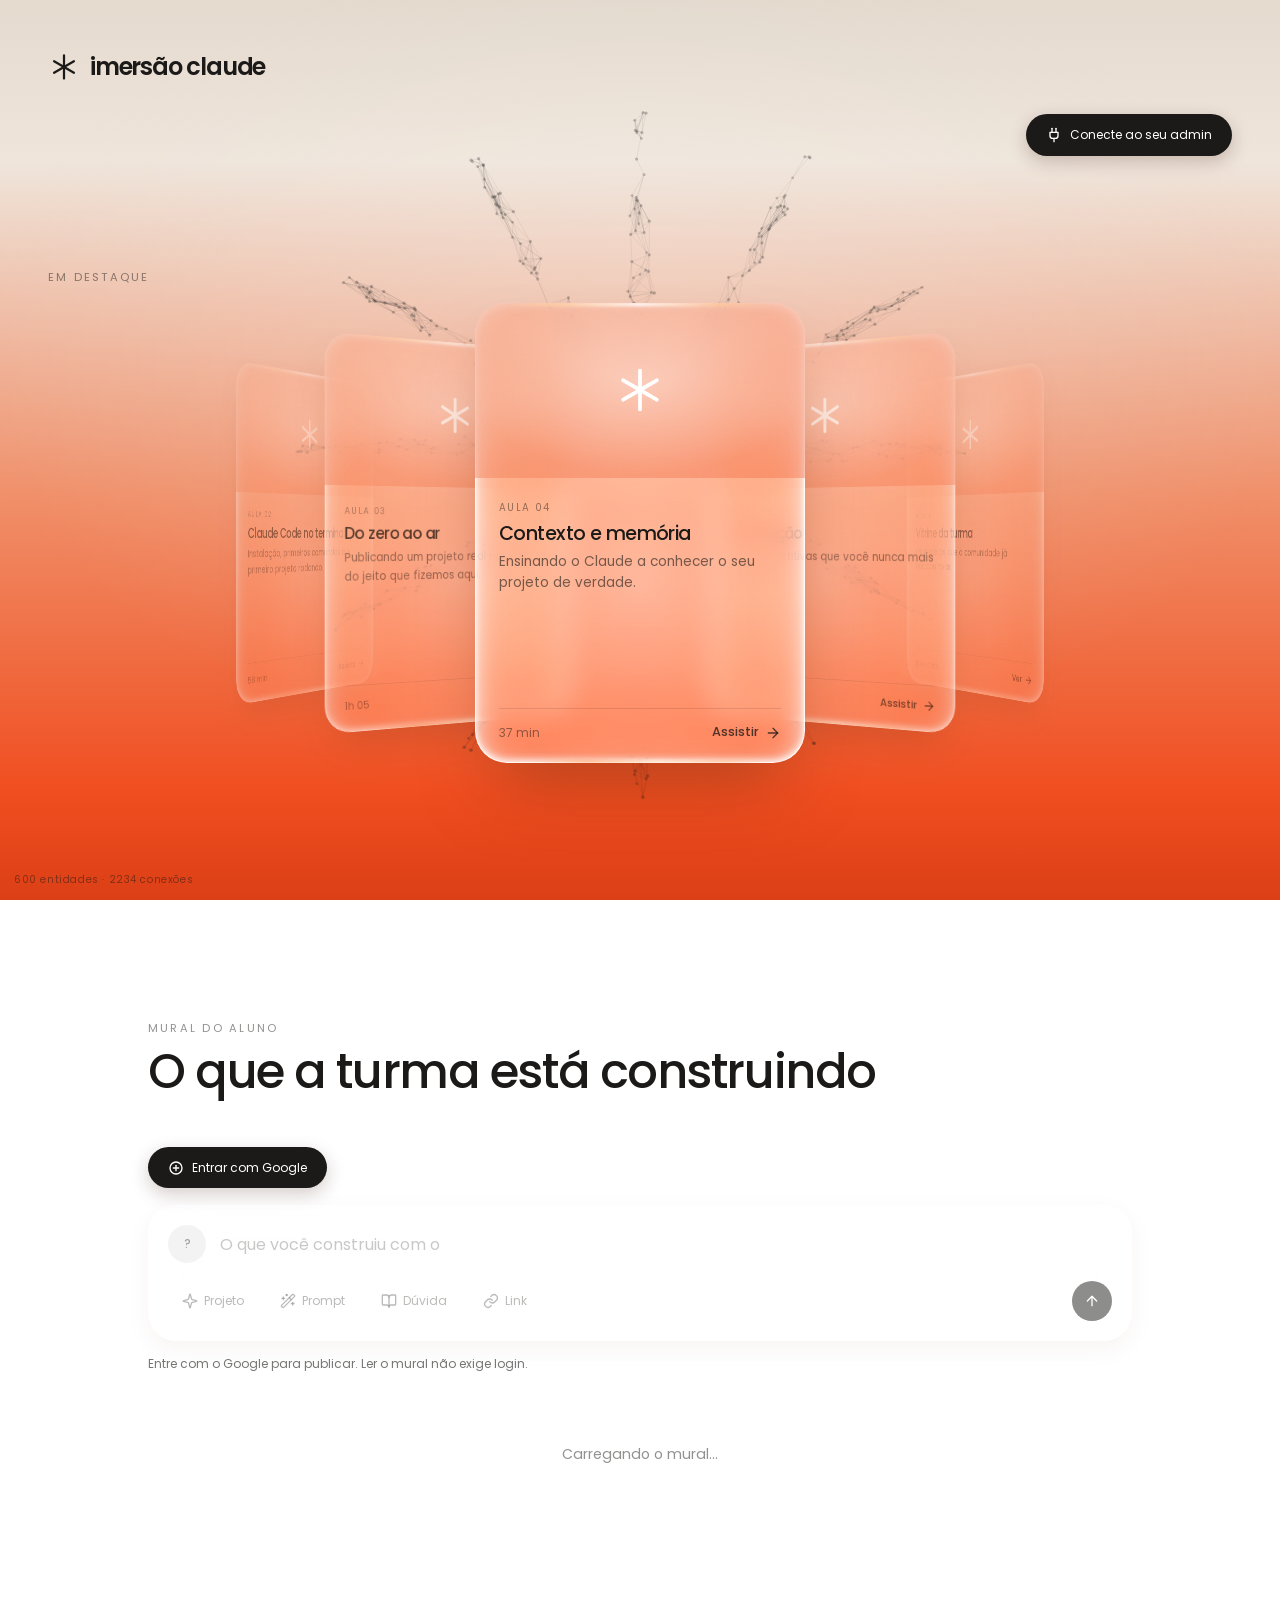
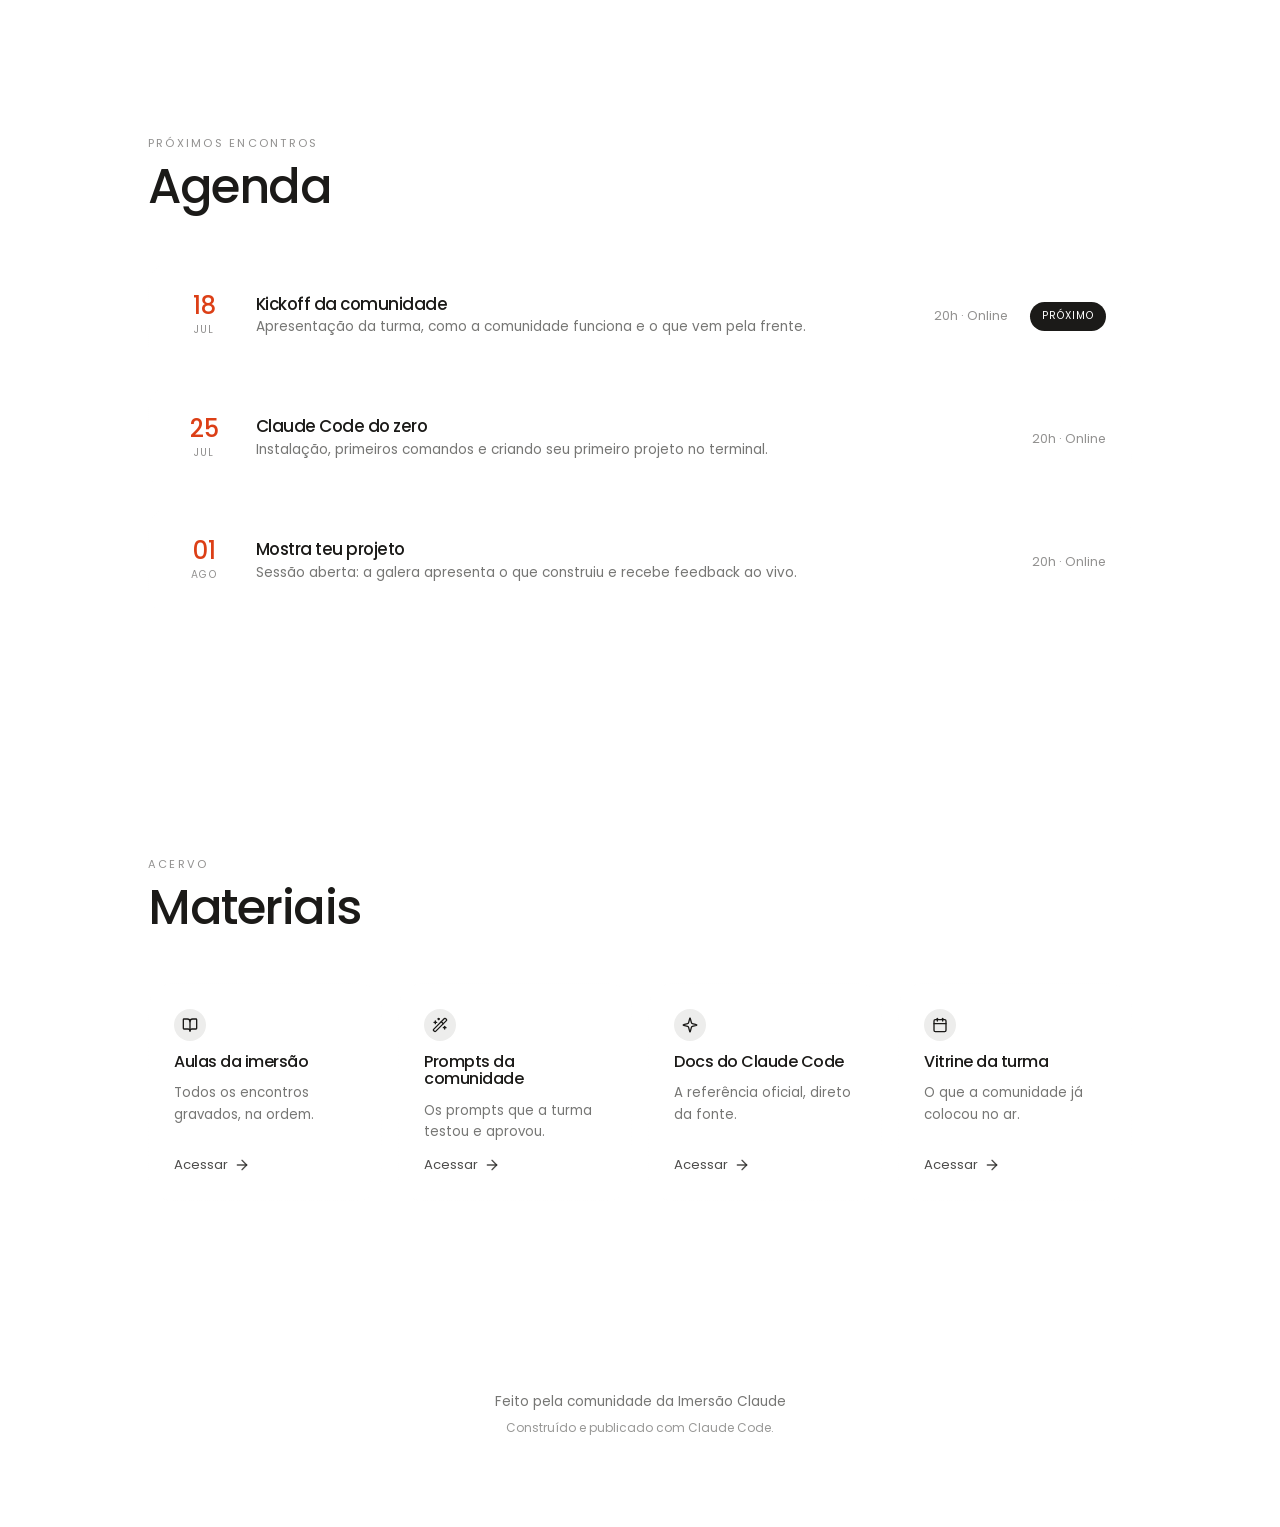
==== commit 2c5c8272: "Mural conectado ao Supabase com login Google Posts, curtidas, edição e exclusão agora vivem no banco" ====
--- a/index.html
+++ b/index.html
@@ -37,6 +37,7 @@
   <symbol id="i-lixeira" viewBox="0 0 24 24"><path d="M3 6h18"/><path d="M19 6v14a2 2 0 0 1-2 2H7a2 2 0 0 1-2-2V6"/><path d="M8 6V4a2 2 0 0 1 2-2h4a2 2 0 0 1 2 2v2"/></symbol>
   <symbol id="i-check" viewBox="0 0 24 24"><path d="M20 6 9 17l-5-5"/></symbol>
   <symbol id="i-x" viewBox="0 0 24 24"><path d="M18 6 6 18"/><path d="m6 6 12 12"/></symbol>
+  <symbol id="i-google" viewBox="0 0 24 24"><circle cx="12" cy="12" r="9"/><path d="M12 8v8"/><path d="M8 12h8"/></symbol>
 </svg>
 
 <!-- ========== HERO: SPLIT 52 / 48 ========== -->
@@ -170,17 +171,26 @@
   <p class="rotulo">MURAL DO ALUNO</p>
   <h2>O que a turma está construindo</h2>
 
+  <!-- ---------- Barra de login ---------- -->
+  <div class="auth-barra" id="auth-barra" data-logado="0">
+    <button class="pill btn-conta" id="btn-entrar" type="button">
+      <svg class="ic ic-sm"><use href="#i-google"/></svg>
+      <span>Entrar com Google</span>
+    </button>
+
+    <div class="auth-logado">
+      <span>Conectado como <strong id="auth-nome">—</strong></span>
+      <button class="acao" id="btn-sair" type="button">Sair</button>
+    </div>
+  </div>
+
   <!-- ---------- Caixa de publicar ---------- -->
-  <div class="compositor liquid-glass-strong">
+  <div class="compositor liquid-glass-strong" data-bloqueado="1">
     <div class="compositor-linha">
       <span class="avatar" id="meu-avatar">?</span>
       <div class="compositor-campos">
-        <label class="sr-only" for="campo-nome">Seu nome</label>
-        <input id="campo-nome" class="compositor-nome" type="text"
-          maxlength="28" placeholder="Seu nome" autocomplete="name">
-
         <label class="sr-only" for="campo-post">Conte o que você construiu</label>
-        <textarea id="campo-post" class="compositor-campo" rows="1"
+        <textarea id="campo-post" class="compositor-campo" rows="1" disabled
           placeholder="O que você construiu com o Claude?"></textarea>
       </div>
     </div>
@@ -214,53 +224,13 @@
     </div>
   </div>
 
-  <p class="mural-aviso">
-    <strong>Modo demonstração.</strong> Seu post fica salvo apenas neste navegador —
-    o resto da turma ainda não consegue vê-lo. Para o mural funcionar de verdade,
-    falta conectar um banco de dados.
+  <p class="mural-aviso" id="mural-aviso" data-erro="0">
+    Entre com o Google para publicar. Ler o mural não exige login.
   </p>
 
-  <!-- ---------- Feed ---------- -->
+  <!-- Feed: preenchido pelo mural.js a partir do banco -->
   <div class="feed" id="feed">
-    <article class="post liquid-glass">
-      <span class="avatar">MJ</span>
-      <div class="post-corpo">
-        <div class="post-topo">
-          <strong>Marina Julia</strong>
-          <span class="post-tag">Projeto</span>
-          <span class="post-hora">há 2 horas</span>
-        </div>
-        <p>Terminei meu portfólio inteiro com o Claude Code. A parte que mais me
-        surpreendeu foi ele ler meu CSS antigo e refatorar sem quebrar nada.</p>
-        <a class="post-link liquid-glass" href="#">
-          <svg class="ic ic-sm"><use href="#i-link"/></svg>
-          <span>marinajulia.dev</span>
-        </a>
-        <div class="post-acoes">
-          <button class="acao js-curtir" type="button" data-curtidas="12">
-            <svg class="ic ic-sm"><use href="#i-coracao"/></svg><span>12</span>
-          </button>
-        </div>
-      </div>
-    </article>
-
-    <article class="post liquid-glass">
-      <span class="avatar">RC</span>
-      <div class="post-corpo">
-        <div class="post-topo">
-          <strong>Rafa Costa</strong>
-          <span class="post-tag">Prompt</span>
-          <span class="post-hora">ontem</span>
-        </div>
-        <p>Automatizei o relatório semanal que eu fazia na mão. Levava 3 horas,
-        agora roda sozinho. Deixo o prompt aqui pra quem quiser copiar.</p>
-        <div class="post-acoes">
-          <button class="acao js-curtir" type="button" data-curtidas="7">
-            <svg class="ic ic-sm"><use href="#i-coracao"/></svg><span>7</span>
-          </button>
-        </div>
-      </div>
-    </article>
+    <p class="feed-vazio">Carregando o mural…</p>
   </div>
 </section>
 
@@ -353,6 +323,8 @@
 </footer>
 
 <script src="background.js"></script>
-<script src="mural.js"></script>
+<script src="carrossel.js"></script>
+<!-- type="module": o mural importa a biblioteca do Supabase -->
+<script type="module" src="mural.js"></script>
 </body>
 </html>
--- a/styles.css
+++ b/styles.css
@@ -522,30 +522,46 @@
   flex-shrink: 0;
 }
 
+/* --- Barra de login --- */
+.auth-barra {
+  display: flex;
+  align-items: center;
+  gap: 14px;
+  margin-bottom: 16px;
+  min-height: 42px;
+}
+.auth-logado {
+  display: none;
+  align-items: center;
+  gap: 12px;
+  font-size: 0.82rem;
+  color: var(--texto-60);
+}
+.auth-logado strong { color: var(--texto); font-weight: 500; }
+
+/* Só um dos dois estados aparece por vez */
+.auth-barra[data-logado="1"] #btn-entrar { display: none; }
+.auth-barra[data-logado="1"] .auth-logado { display: flex; }
+
 .compositor {
   padding: 20px;
   border-radius: 1.75rem;
   display: flex;
   flex-direction: column;
   gap: 16px;
+  transition: opacity 0.25s;
+}
+
+/* Deslogado: a caixa fica visível mas apagada e inerte. Some o
+   convite de escrever num campo que ia recusar o texto. */
+.compositor[data-bloqueado="1"] {
+  opacity: 0.5;
+  pointer-events: none;
 }
 
 .compositor-linha { display: flex; align-items: flex-start; gap: 14px; }
 
 .compositor-campos { flex: 1; min-width: 0; }
-
-.compositor-nome {
-  width: 100%;
-  background: none;
-  border: none;
-  outline: none;
-  color: var(--texto);
-  font: inherit;
-  font-weight: 500;
-  font-size: 0.92rem;
-  padding: 4px 0 2px;
-}
-.compositor-nome::placeholder { color: var(--texto-50); font-weight: 400; }
 
 /* Campo de link: nasce escondido e abre ao clicar no chip "Link" */
 .campo-link {
@@ -636,6 +652,16 @@
   font-size: 0.75rem;
   color: var(--texto-60);
   line-height: 1.5;
+  transition: color 0.2s;
+}
+/* Erro do banco (ex.: anti-spam) reaproveita o mesmo espaço */
+.mural-aviso[data-erro="1"] { color: #C0341A; font-weight: 500; }
+
+.feed-vazio {
+  padding: 30px 4px;
+  font-size: 0.88rem;
+  color: var(--texto-50);
+  text-align: center;
 }
 
 .feed { display: flex; flex-direction: column; gap: 14px; }
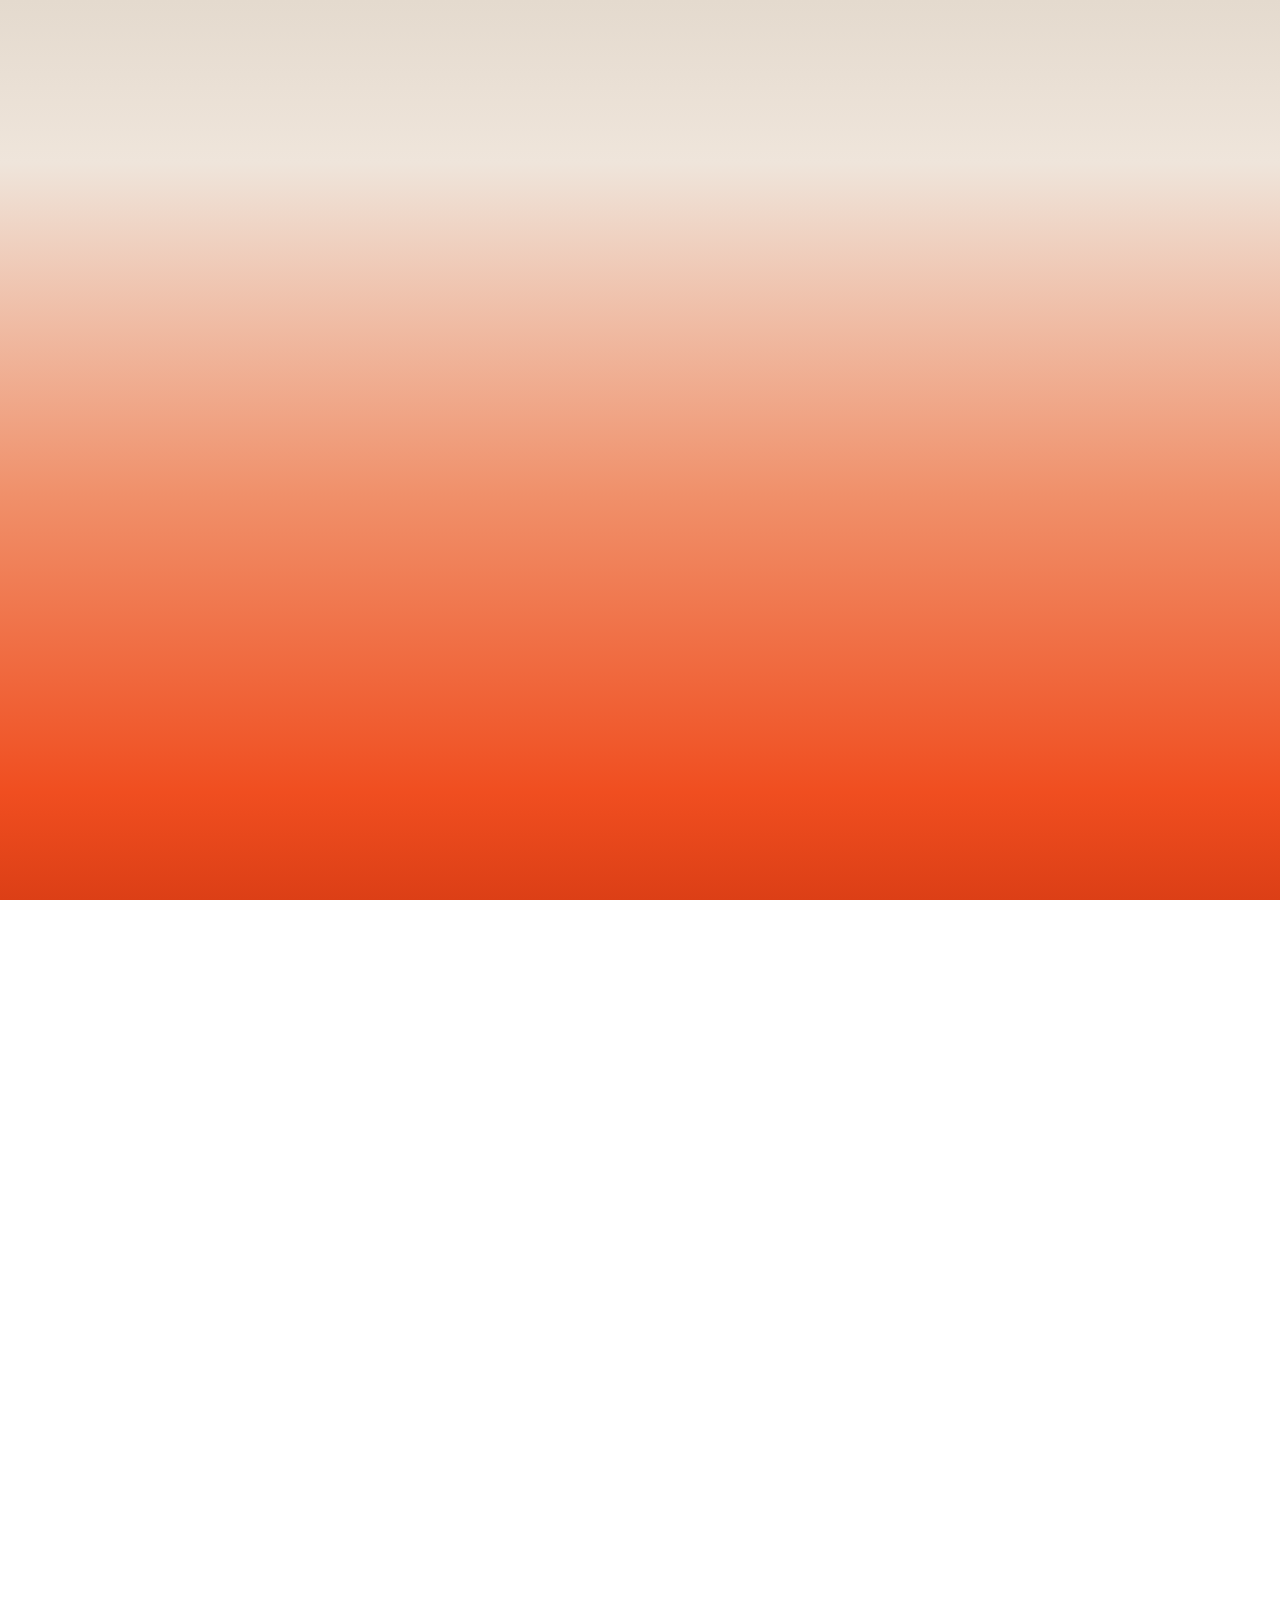
==== commit 463a6936: "Tela de login antes de entrar na comunidade Nova login.html no mesmo visual (partículas + vidro). gu" ====
--- a/index.html
+++ b/index.html
@@ -1,5 +1,5 @@
 <!DOCTYPE html>
-<html lang="pt-BR">
+<html lang="pt-BR" data-checando="1">
 <head>
 <meta charset="utf-8">
 <meta name="viewport" content="width=device-width, initial-scale=1">
@@ -172,12 +172,7 @@
   <h2>O que a turma está construindo</h2>
 
   <!-- ---------- Barra de login ---------- -->
-  <div class="auth-barra" id="auth-barra" data-logado="0">
-    <button class="pill btn-conta" id="btn-entrar" type="button">
-      <svg class="ic ic-sm"><use href="#i-google"/></svg>
-      <span>Entrar com Google</span>
-    </button>
-
+  <div class="auth-barra" id="auth-barra" data-logado="1">
     <div class="auth-logado">
       <span>Conectado como <strong id="auth-nome">—</strong></span>
       <button class="acao" id="btn-sair" type="button">Sair</button>
@@ -185,12 +180,12 @@
   </div>
 
   <!-- ---------- Caixa de publicar ---------- -->
-  <div class="compositor liquid-glass-strong" data-bloqueado="1">
+  <div class="compositor liquid-glass-strong" data-bloqueado="0">
     <div class="compositor-linha">
       <span class="avatar" id="meu-avatar">?</span>
       <div class="compositor-campos">
         <label class="sr-only" for="campo-post">Conte o que você construiu</label>
-        <textarea id="campo-post" class="compositor-campo" rows="1" disabled
+        <textarea id="campo-post" class="compositor-campo" rows="1"
           placeholder="O que você construiu com o Claude?"></textarea>
       </div>
     </div>
@@ -323,6 +318,7 @@
 </footer>
 
 <script src="background.js"></script>
+<script type="module" src="guard.js"></script>
 <script src="carrossel.js"></script>
 <!-- type="module": o mural importa a biblioteca do Supabase -->
 <script type="module" src="mural.js"></script>
--- a/styles.css
+++ b/styles.css
@@ -31,6 +31,11 @@
 * { margin: 0; padding: 0; box-sizing: border-box; }
 
 html { scroll-behavior: smooth; }
+
+/* A página nasce escondida e só aparece quando o porteiro (guard.js)
+   confirma a sessão. Sem isso, quem não tem login veria um lampejo
+   do conteúdo antes de ser redirecionado — feio e confuso. */
+html[data-checando="1"] body { visibility: hidden; }
 
 body {
   min-height: 100vh;
@@ -871,6 +876,69 @@
 .rodape-nota { margin-top: 5px; font-size: 0.75rem; opacity: 0.75; }
 
 /* ==========================================================
+   PÁGINA DE LOGIN
+   ========================================================== */
+.login-palco {
+  position: relative;
+  z-index: 10;
+  min-height: 100vh;
+  display: flex;
+  flex-direction: column;
+  align-items: center;
+  justify-content: center;
+  gap: 28px;
+  padding: 2rem;
+}
+
+.login-cartao {
+  width: 100%;
+  max-width: 420px;
+  padding: 48px 40px 40px;
+  border-radius: 2.25rem;
+  text-align: center;
+  display: flex;
+  flex-direction: column;
+  align-items: center;
+  gap: 18px;
+}
+
+.login-logo { opacity: 0.9; }
+
+.login-cartao h1 {
+  font-size: 2rem;
+  font-weight: 600;
+  letter-spacing: -0.05em;
+  color: var(--grafite);
+}
+
+.login-sub {
+  font-size: 0.95rem;
+  color: var(--texto-60);
+  max-width: 30ch;
+  line-height: 1.55;
+}
+
+.login-botao {
+  margin-top: 10px;
+  padding: 14px 26px;
+  font-size: 0.92rem;
+}
+
+.login-recado {
+  font-size: 0.75rem;
+  color: var(--texto-50);
+  line-height: 1.5;
+  max-width: 34ch;
+  transition: color 0.2s;
+}
+.login-recado[data-erro="1"] { color: #C0341A; font-weight: 500; }
+
+.login-rodape {
+  font-size: 0.78rem;
+  color: var(--texto-50);
+}
+
+/* ==========================================================
    RESPONSIVO
    ========================================================== */
 @media (max-width: 1024px) {
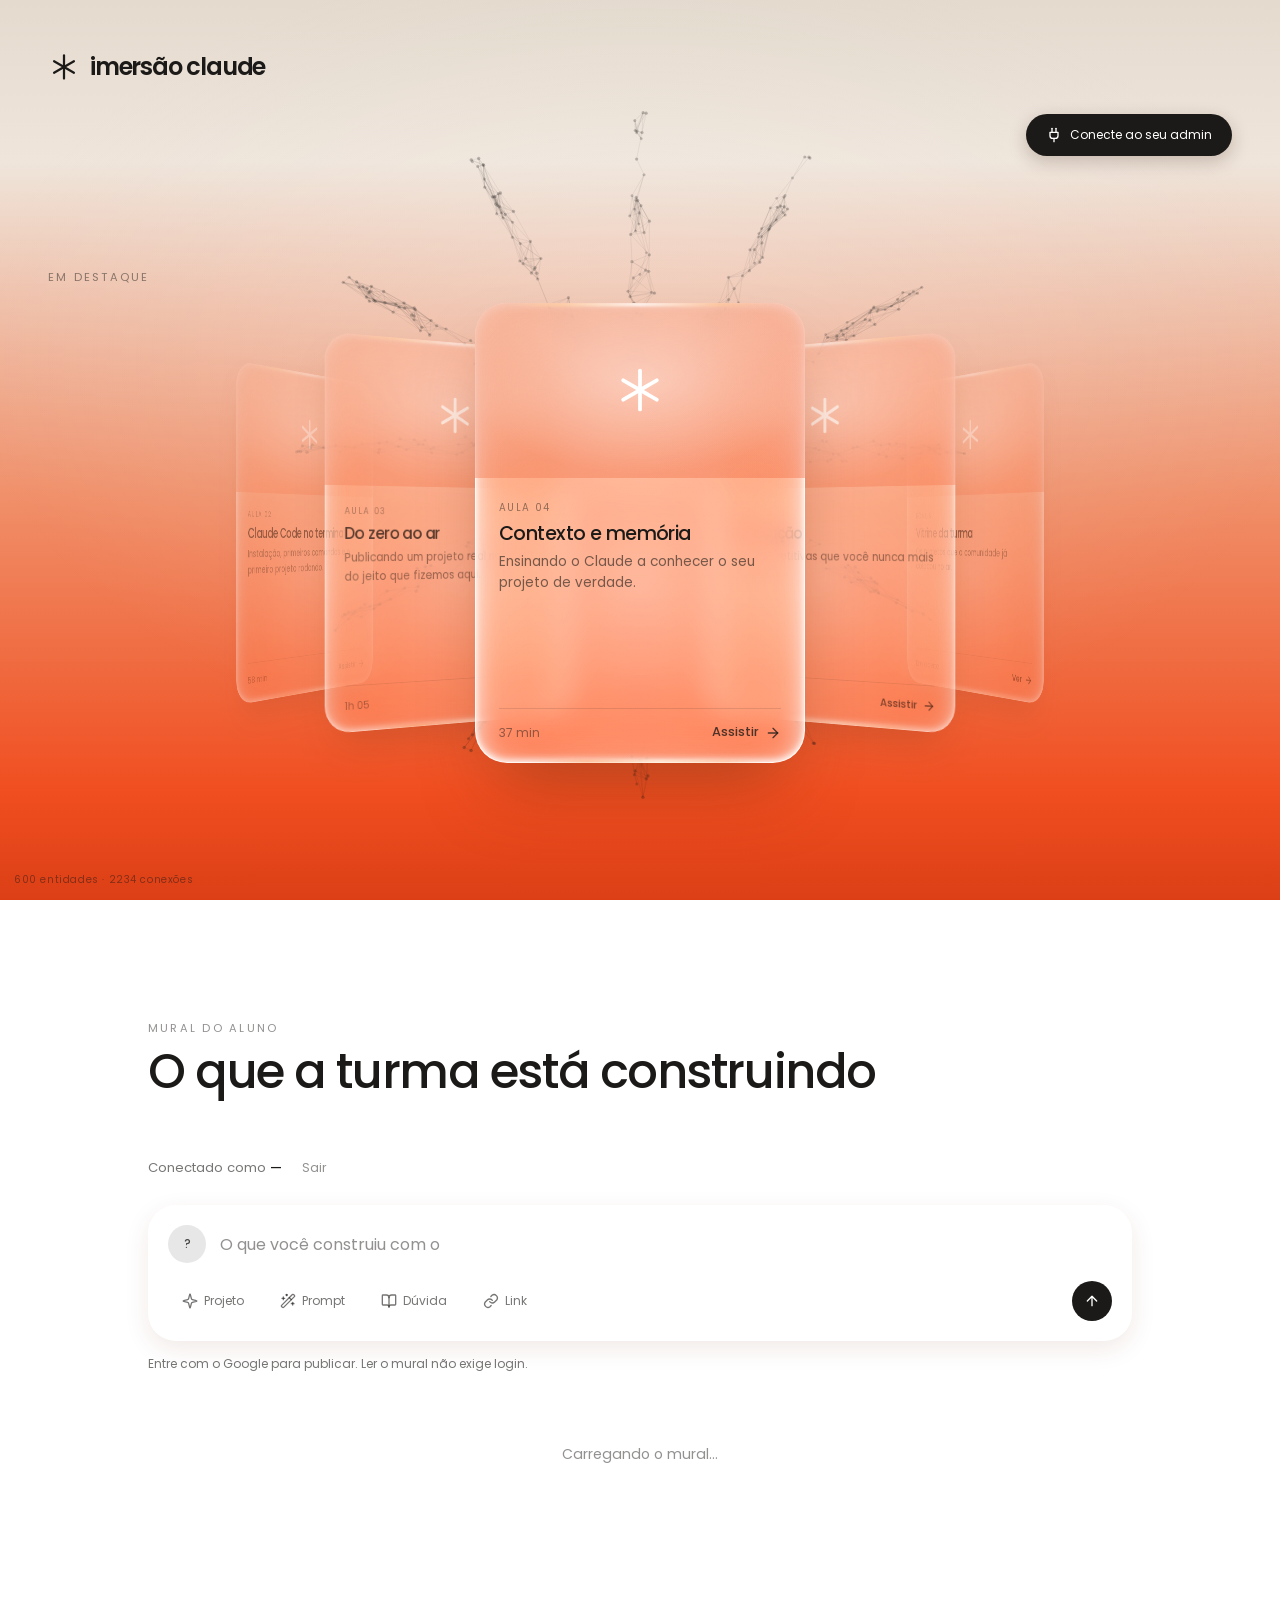
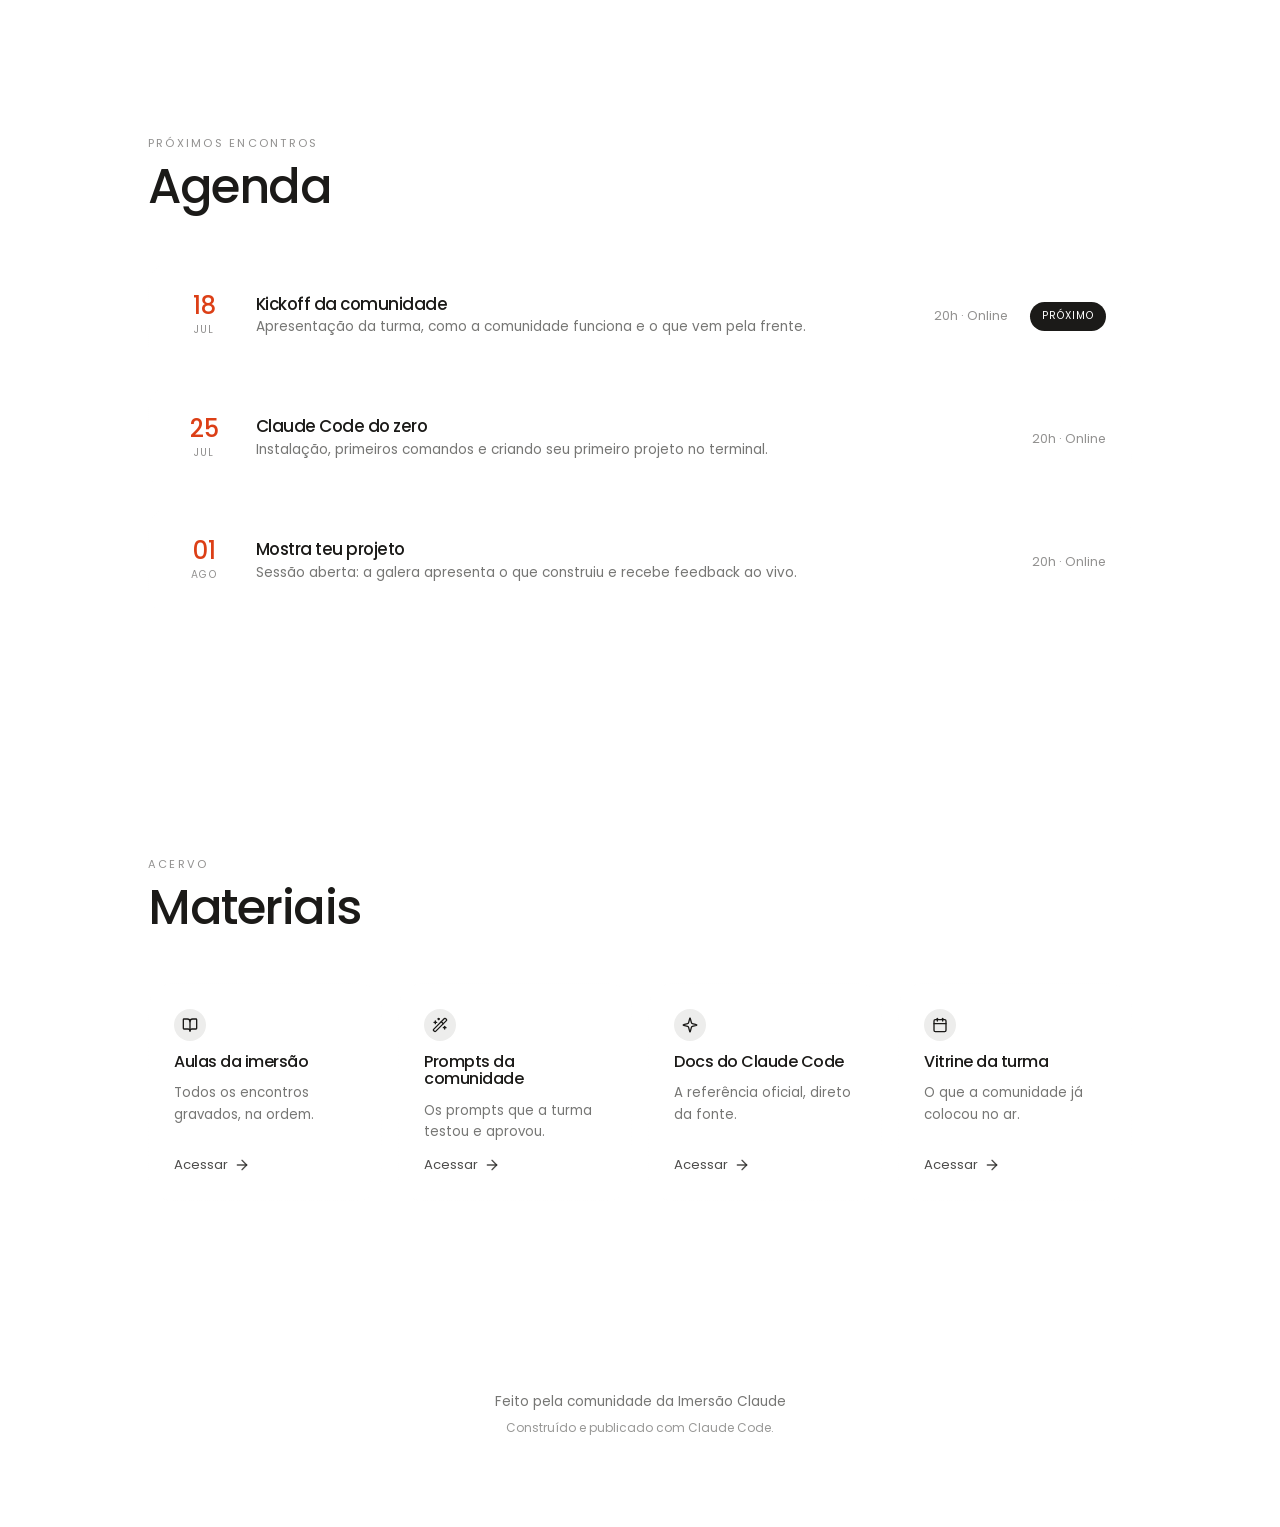
==== commit d5ba0ebb: "Mural: comentários nos posts, estilo Threads (tempo real, moderação pelo dono do post)" ====
--- a/index.html
+++ b/index.html
@@ -35,6 +35,7 @@
   <symbol id="i-coracao" viewBox="0 0 24 24"><path d="M19 14c1.49-1.46 3-3.21 3-5.5A5.5 5.5 0 0 0 16.5 3c-1.76 0-3 .5-4.5 2-1.5-1.5-2.74-2-4.5-2A5.5 5.5 0 0 0 2 8.5c0 2.3 1.5 4.05 3 5.5l7 7Z"/></symbol>
   <symbol id="i-lapis" viewBox="0 0 24 24"><path d="M12 20h9"/><path d="M16.5 3.5a2.12 2.12 0 0 1 3 3L7 19l-4 1 1-4Z"/></symbol>
   <symbol id="i-lixeira" viewBox="0 0 24 24"><path d="M3 6h18"/><path d="M19 6v14a2 2 0 0 1-2 2H7a2 2 0 0 1-2-2V6"/><path d="M8 6V4a2 2 0 0 1 2-2h4a2 2 0 0 1 2 2v2"/></symbol>
+  <symbol id="i-balao" viewBox="0 0 24 24"><path d="M21 11.5a8.4 8.4 0 0 1-.9 3.8 8.5 8.5 0 0 1-7.6 4.7 8.4 8.4 0 0 1-3.8-.9L3 21l1.9-5.7a8.4 8.4 0 0 1-.9-3.8 8.5 8.5 0 0 1 4.7-7.6 8.4 8.4 0 0 1 3.8-.9h.5a8.5 8.5 0 0 1 8 8v.5Z"/></symbol>
   <symbol id="i-check" viewBox="0 0 24 24"><path d="M20 6 9 17l-5-5"/></symbol>
   <symbol id="i-x" viewBox="0 0 24 24"><path d="M18 6 6 18"/><path d="m6 6 12 12"/></symbol>
   <symbol id="i-google" viewBox="0 0 24 24"><circle cx="12" cy="12" r="9"/><path d="M12 8v8"/><path d="M8 12h8"/></symbol>
--- a/styles.css
+++ b/styles.css
@@ -34,8 +34,18 @@
 
 /* A página nasce escondida e só aparece quando o porteiro (guard.js)
    confirma a sessão. Sem isso, quem não tem login veria um lampejo
-   do conteúdo antes de ser redirecionado — feio e confuso. */
-html[data-checando="1"] body { visibility: hidden; }
+   do conteúdo antes de ser redirecionado.
+
+   A animação é a REDE DE SEGURANÇA. Sem ela, qualquer falha no
+   JavaScript (CDN fora do ar, erro no script, bloqueador agressivo)
+   deixaria a página branca PARA SEMPRE, sem mensagem nenhuma — que
+   é exatamente o pior jeito de um site quebrar. Com ela, o conteúdo
+   aparece de qualquer forma depois de 8 segundos. */
+html[data-checando="1"] body {
+  visibility: hidden;
+  animation: revelar-mesmo-com-erro 0s linear 8s forwards;
+}
+@keyframes revelar-mesmo-com-erro { to { visibility: visible; } }
 
 body {
   min-height: 100vh;
@@ -671,6 +681,96 @@
 
 .feed { display: flex; flex-direction: column; gap: 14px; }
 
+/* ---------- Comentários (estilo Threads) ----------
+   Nada de caixa nova nem de vidro por cima de vidro: a conversa é
+   uma continuação do post, separada só por um fio. Foi por isso que
+   usei o mesmo `inset box-shadow` da barra de ações em vez de um
+   `border` — o site inteiro não usa borda em lugar nenhum. */
+.post-conversa {
+  margin-top: 14px;
+  padding-top: 14px;
+  box-shadow: inset 0 1px 0 rgba(27, 26, 24, 0.10);
+}
+
+.respostas-lista {
+  display: flex;
+  flex-direction: column;
+  gap: 12px;
+}
+.respostas-lista:empty { display: none; }
+
+.resposta {
+  display: flex;
+  align-items: flex-start;
+  gap: 10px;
+}
+.resposta-corpo { flex: 1; min-width: 0; }
+
+.resposta-topo {
+  display: flex;
+  align-items: baseline;
+  gap: 8px;
+  margin-bottom: 2px;
+}
+.resposta-topo strong { font-size: 0.82rem; font-weight: 500; }
+
+.resposta-texto {
+  font-size: 0.85rem;
+  color: var(--texto-80);
+  line-height: 1.5;
+  overflow-wrap: anywhere;
+}
+
+/* O avatar da resposta é menor de propósito: dá a hierarquia visual
+   de "isto responde àquilo" sem precisar de recuo nem de traço. */
+.avatar-mini {
+  width: 28px; height: 28px;
+  font-size: 0.62rem;
+}
+
+/* A lixeira do comentário só aparece quando o mouse passa por cima —
+   senão a conversa vira uma parede de lixeiras. No celular, onde não
+   existe hover, ela fica sempre visível (regra no fim do arquivo). */
+.resposta .acao {
+  opacity: 0;
+  padding: 6px;
+  transition: opacity 0.2s, color 0.2s, background 0.2s;
+}
+.resposta:hover .acao,
+.resposta .acao:focus-visible { opacity: 1; }
+
+/* Campo de responder */
+.resposta-nova {
+  display: flex;
+  align-items: center;
+  gap: 10px;
+  margin-top: 14px;
+}
+
+.resposta-campo {
+  flex: 1;
+  min-width: 0;
+  padding: 9px 14px;
+  border: none;
+  border-radius: 999px;
+  background: rgba(255, 255, 255, 0.30);
+  font: inherit;
+  font-size: 0.85rem;
+  color: var(--texto);
+  outline: none;
+  transition: background 0.2s;
+}
+.resposta-campo::placeholder { color: var(--texto-50); }
+.resposta-campo:focus { background: rgba(255, 255, 255, 0.55); }
+
+.js-enviar-resposta { padding: 8px; }
+
+/* Sem hover (celular/tablet): a lixeira precisa estar sempre lá,
+   senão não teria como apagar comentário nenhum no telefone. */
+@media (hover: none) {
+  .resposta .acao { opacity: 1; }
+}
+
 .post {
   display: flex;
   gap: 14px;
@@ -876,66 +976,149 @@
 .rodape-nota { margin-top: 5px; font-size: 0.75rem; opacity: 0.75; }
 
 /* ==========================================================
-   PÁGINA DE LOGIN
+   PÁGINA DE LOGIN — blob azul sobre branco
    ========================================================== */
+
+/* Branco puro por baixo do canvas. É também a REDE DE SEGURANÇA:
+   sem WebGL o canvas some, e a página continua sendo uma landing
+   branca e limpa em vez de uma tela quebrada. */
+.corpo-login { background: #fff; }
+
+.bolha-canvas {
+  position: fixed;
+  inset: 0;
+  width: 100%;
+  height: 100%;
+  z-index: 0;
+  display: block;
+}
+
+/* O texto ocupa a metade esquerda; o blob (desenhado no canvas)
+   vive na direita. Não uso grid de duas colunas porque a direita
+   não é um elemento — é pixel pintado pelo shader. */
 .login-palco {
   position: relative;
   z-index: 10;
   min-height: 100vh;
   display: flex;
+  align-items: center;
+  padding: 3rem clamp(1.5rem, 7vw, 7rem);
+  pointer-events: none;   /* o cursor atravessa e chega no blob */
+}
+
+.login-texto {
+  max-width: 460px;
+  display: flex;
   flex-direction: column;
+  align-items: flex-start;
+  gap: 22px;
+}
+
+.login-marca {
+  display: flex;
+  align-items: center;
+  gap: 9px;
+  font-size: 1.05rem;
+  font-weight: 600;
+  letter-spacing: -0.03em;
+  color: var(--grafite);
+  pointer-events: auto;
+}
+
+.login-texto h1 {
+  font-size: clamp(2.4rem, 4.6vw, 3.6rem);
+  font-weight: 500;
+  letter-spacing: -0.045em;
+  line-height: 1.06;
+  color: var(--grafite);
+}
+.login-texto h1 em { color: rgba(27, 26, 24, 0.55); }
+
+.login-sub {
+  font-size: 1rem;
+  color: var(--texto-60);
+  line-height: 1.6;
+  max-width: 38ch;
+}
+
+.login-botao {
+  display: inline-flex;
+  align-items: center;
+  gap: 10px;
+  margin-top: 6px;
+  padding: 13px 13px 13px 24px;
+  border-radius: 999px;
+  background: #1B5CF5;              /* o azul do blob */
+  color: #fff;
+  font-size: 0.95rem;
+  font-weight: 500;
+  cursor: pointer;
+  pointer-events: auto;
+  box-shadow: 0 10px 26px -8px rgba(27, 92, 245, 0.55);
+  transition: transform 0.2s, background 0.2s, box-shadow 0.2s;
+}
+.login-botao:hover {
+  transform: translateY(-2px);
+  background: #1550E0;
+  box-shadow: 0 16px 32px -10px rgba(27, 92, 245, 0.6);
+}
+.login-botao:disabled { opacity: 0.6; cursor: default; transform: none; }
+
+.login-seta {
+  display: flex;
   align-items: center;
   justify-content: center;
-  gap: 28px;
-  padding: 2rem;
-}
-
-.login-cartao {
-  width: 100%;
-  max-width: 420px;
-  padding: 48px 40px 40px;
-  border-radius: 2.25rem;
-  text-align: center;
-  display: flex;
-  flex-direction: column;
-  align-items: center;
-  gap: 18px;
-}
-
-.login-logo { opacity: 0.9; }
-
-.login-cartao h1 {
-  font-size: 2rem;
-  font-weight: 600;
-  letter-spacing: -0.05em;
-  color: var(--grafite);
-}
-
-.login-sub {
-  font-size: 0.95rem;
-  color: var(--texto-60);
-  max-width: 30ch;
-  line-height: 1.55;
-}
-
-.login-botao {
-  margin-top: 10px;
-  padding: 14px 26px;
-  font-size: 0.92rem;
+  width: 28px;
+  height: 28px;
+  border-radius: 999px;
+  background: rgba(255, 255, 255, 0.22);
 }
 
 .login-recado {
-  font-size: 0.75rem;
+  font-size: 0.78rem;
   color: var(--texto-50);
   line-height: 1.5;
-  max-width: 34ch;
+  max-width: 36ch;
   transition: color 0.2s;
 }
 .login-recado[data-erro="1"] { color: #C0341A; font-weight: 500; }
 
-.login-rodape {
+/* O "G" do Google já vem pintado nas 4 cores dentro do próprio SVG.
+   Ele NÃO usa a classe `.ic`: aquela regra manda fill:none e
+   stroke:currentColor, o que apagaria o desenho. Aqui só o tamanho. */
+.ic-google {
+  width: 17px;
+  height: 17px;
+  flex-shrink: 0;
+}
+
+/* Aviso de turma fechada. Fica ANTES do recado de erro de propósito:
+   a aluna precisa saber que o acesso é restrito antes de clicar, não
+   depois de levar um "você não está na lista" na cara. */
+.login-fechada {
+  display: flex;
+  align-items: center;
+  gap: 8px;
+  margin-top: 18px;
   font-size: 0.78rem;
-  color: var(--texto-50);
+  color: var(--texto-60);
+}
+.login-fechada .ic { stroke-width: 1.8; opacity: 0.7; }
+
+/* Tela estreita: o blob vai pro centro (ver bolha.js) e o texto
+   desce, com um véu branco pra não competir com ele. */
+@media (max-width: 900px) {
+  .login-palco {
+    align-items: flex-end;
+    padding-bottom: 3.5rem;
+  }
+  .login-texto {
+    background: rgba(255, 255, 255, 0.82);
+    -webkit-backdrop-filter: blur(14px);
+    backdrop-filter: blur(14px);
+    padding: 26px;
+    border-radius: 1.75rem;
+  }
 }
 
 /* ==========================================================
